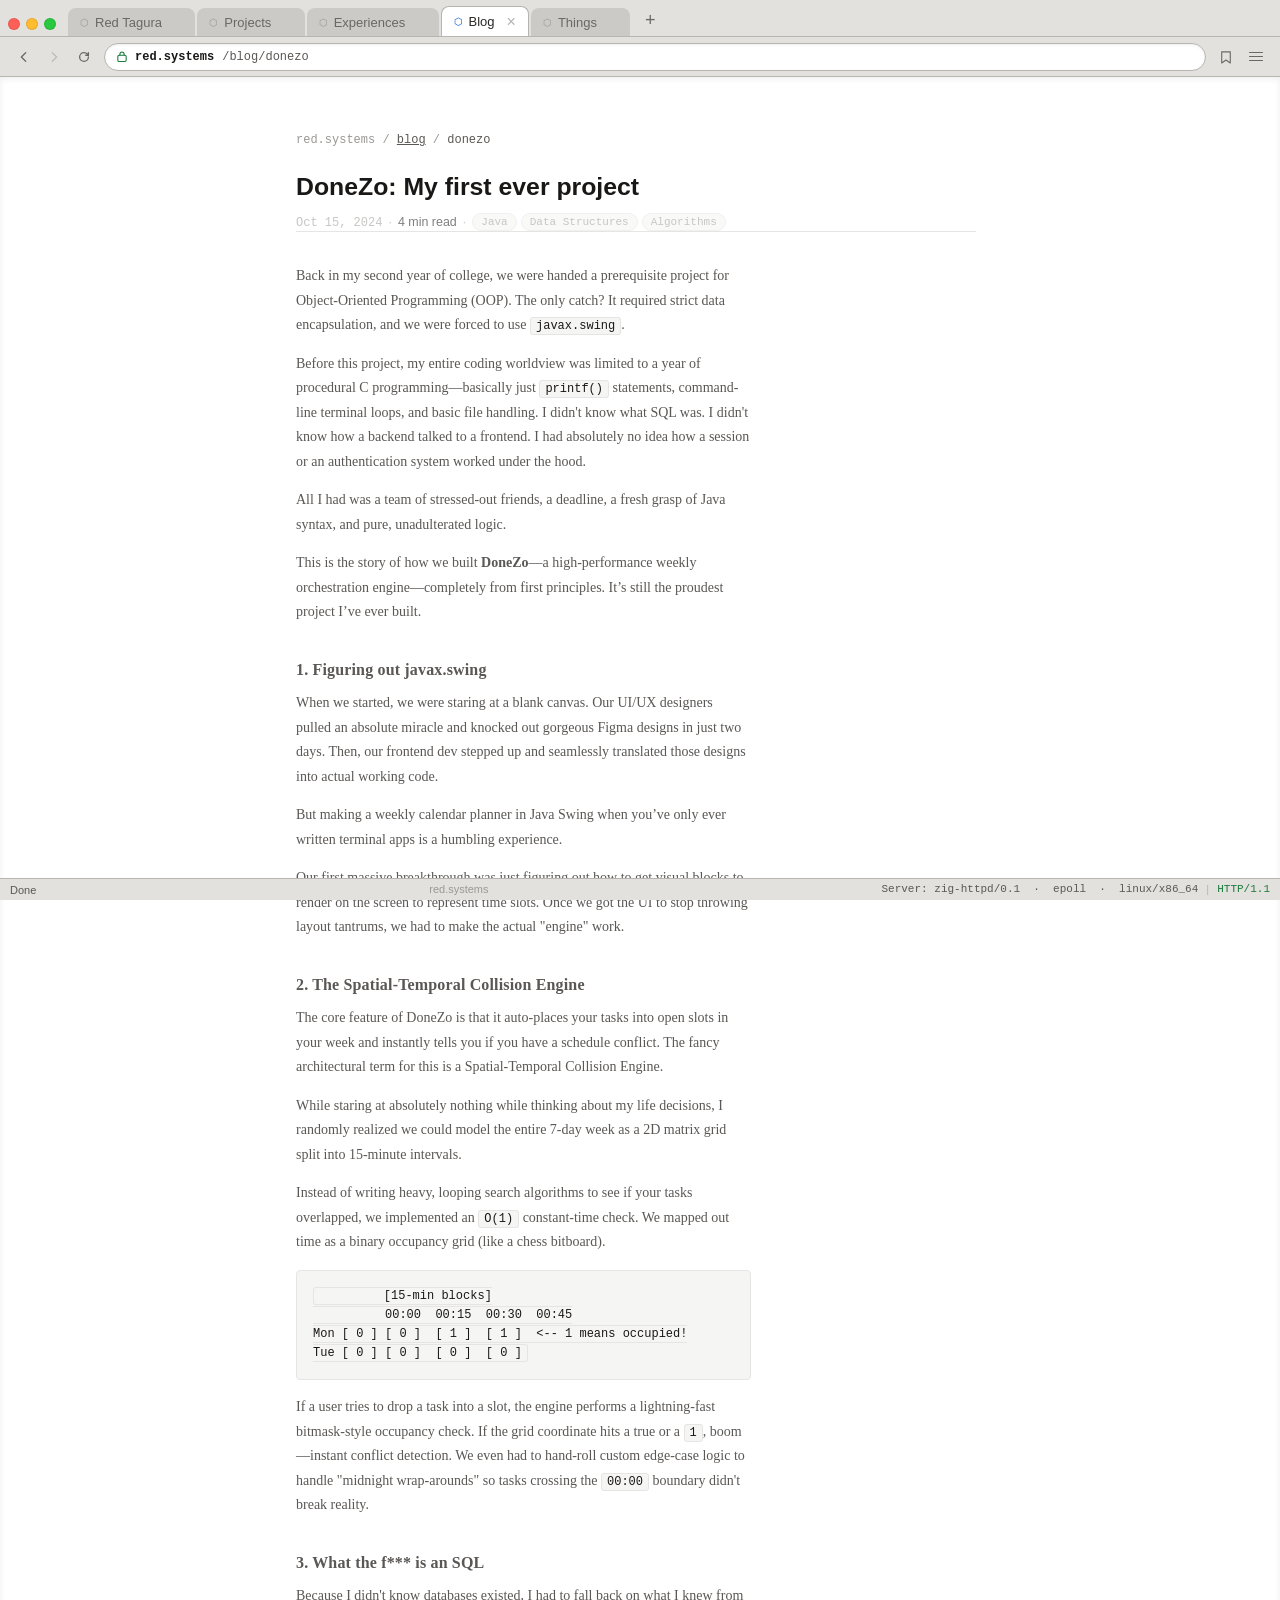
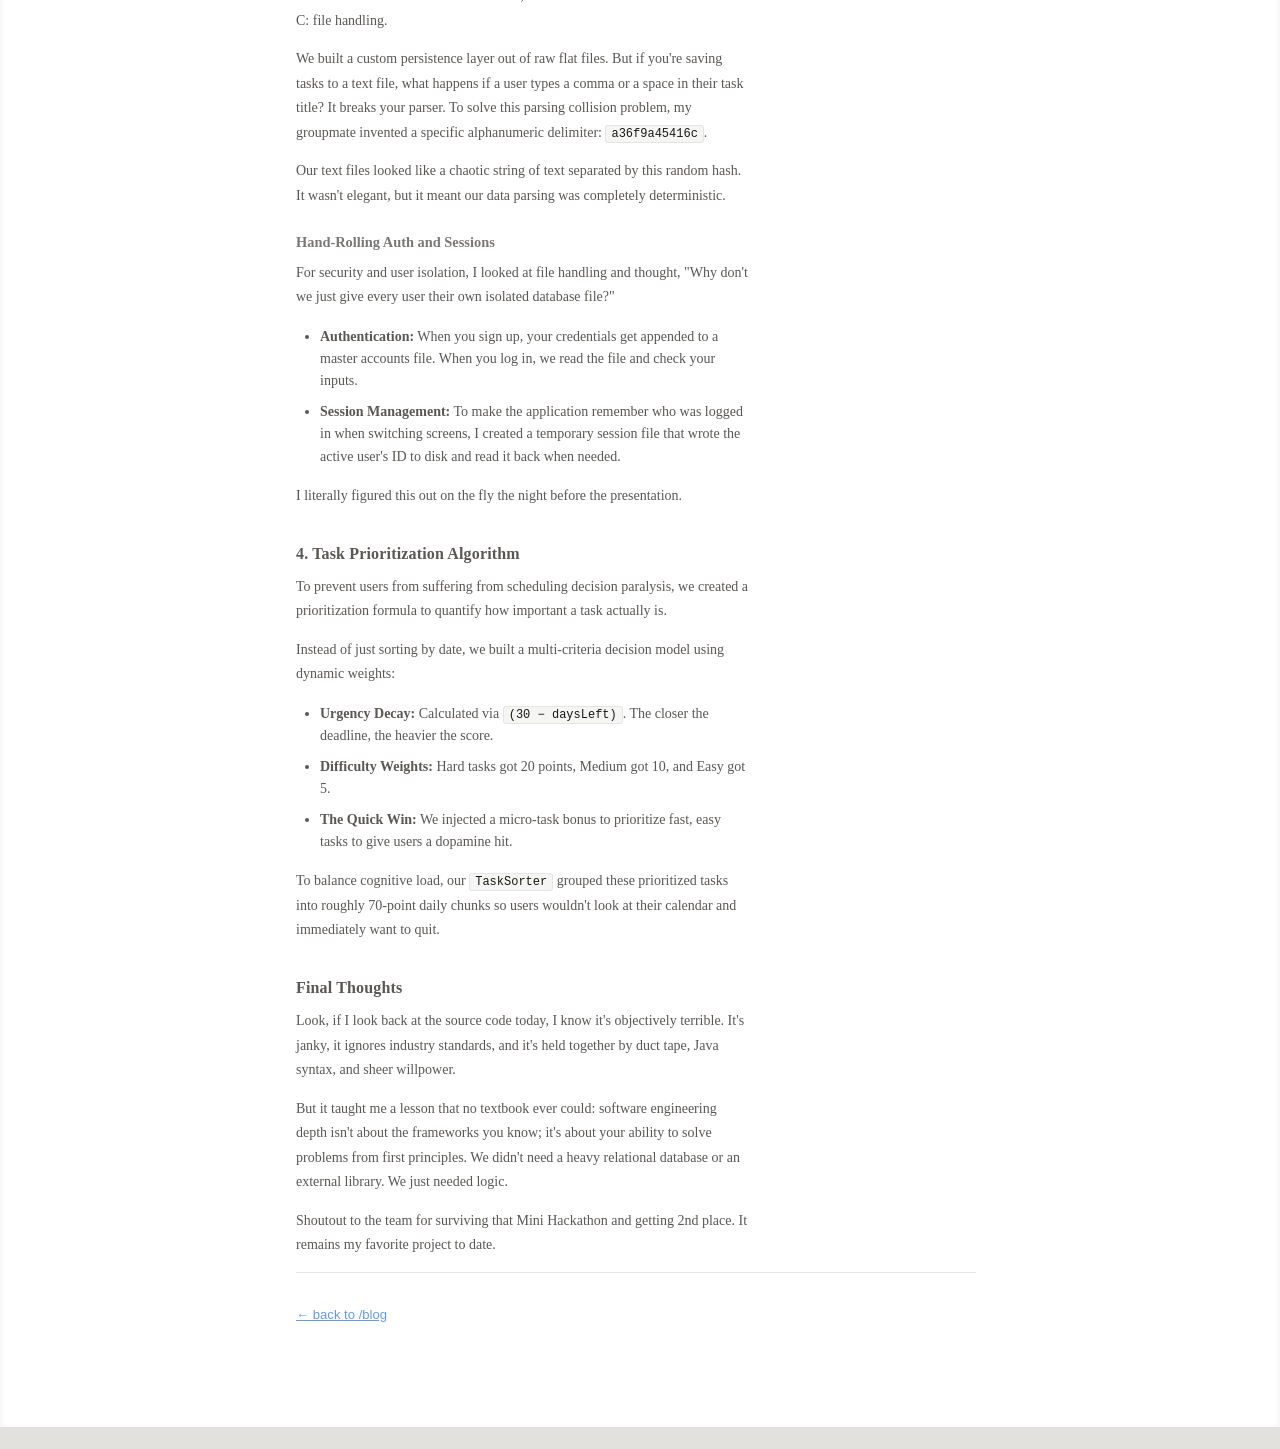
==== public/blog/donezo.html @ 7b407aab "updated frontend" ====
<!DOCTYPE html>
<html lang="en">
<head>
  <meta charset="UTF-8" />
  <meta name="viewport" content="width=device-width, initial-scale=1.0" />
  <meta name="description" content="This is the story of how we built DoneZo—a high-performance weekly orchestration engine—completely from first principles." />
  <title>DoneZo: My first ever project — red.systems/blog</title>
  <link rel="stylesheet" href="../css/style.css" />
  <link rel="stylesheet" href="../css/blog.css" />
</head>

<body>

  <div class="browser-chrome" role="banner">

    <div class="tab-bar">

      <div class="wc-group" aria-hidden="true">
        <span class="wc wc-close"></span>
        <span class="wc wc-min"></span>
        <span class="wc wc-max"></span>
      </div>

      <nav class="tab-nav" aria-label="Site sections">

        <a href="../index.html#home" class="tab-item">
          <span class="tab-favicon" aria-hidden="true">⬡</span>
          <span class="tab-label">Red Tagura</span>
          <span class="tab-x" aria-hidden="true">×</span>
        </a>

        <a href="../index.html#projects" class="tab-item">
          <span class="tab-favicon" aria-hidden="true">⬡</span>
          <span class="tab-label">Projects</span>
          <span class="tab-x" aria-hidden="true">×</span>
        </a>

        <a href="../index.html#experiences" class="tab-item">
          <span class="tab-favicon" aria-hidden="true">⬡</span>
          <span class="tab-label">Experiences</span>
          <span class="tab-x" aria-hidden="true">×</span>
        </a>

        <a href="../index.html#blog" class="tab-item tab-active">
          <span class="tab-favicon" aria-hidden="true">⬡</span>
          <span class="tab-label">Blog</span>
          <span class="tab-x" aria-hidden="true">×</span>
        </a>

        <a href="../index.html#things" class="tab-item">
          <span class="tab-favicon" aria-hidden="true">⬡</span>
          <span class="tab-label">Things</span>
          <span class="tab-x" aria-hidden="true">×</span>
        </a>

        <button class="tab-new-btn" aria-hidden="true" tabindex="-1">+</button>
      </nav>
    </div>

    <div class="toolbar">

      <div class="nav-btns" aria-hidden="true">
        <button class="toolbar-btn" onclick="history.back()">
          <svg width="14" height="14" viewBox="0 0 16 16" fill="none"><path d="M10 3L5 8l5 5" stroke="currentColor" stroke-width="1.6" stroke-linecap="round" stroke-linejoin="round"/></svg>
        </button>
        <button class="toolbar-btn" disabled>
          <svg width="14" height="14" viewBox="0 0 16 16" fill="none"><path d="M6 3l5 5-5 5" stroke="currentColor" stroke-width="1.6" stroke-linecap="round" stroke-linejoin="round"/></svg>
        </button>
        <button class="toolbar-btn">
          <svg width="14" height="14" viewBox="0 0 16 16" fill="none"><path d="M13 8A5 5 0 1 1 8 3c1.5 0 2.8.6 3.8 1.6L13 6" stroke="currentColor" stroke-width="1.5" stroke-linecap="round" stroke-linejoin="round"/><path d="M13 3v3h-3" stroke="currentColor" stroke-width="1.5" stroke-linecap="round" stroke-linejoin="round"/></svg>
        </button>
      </div>

      <div class="address-bar" role="search" aria-label="Address bar">
        <svg class="lock-icon" width="10" height="13" viewBox="0 0 12 14" fill="none" aria-label="Secure">
          <rect x="1" y="5.5" width="10" height="7.5" rx="1.5" stroke="currentColor" stroke-width="1.3"/>
          <path d="M3.5 5.5V4a2.5 2.5 0 0 1 5 0v1.5" stroke="currentColor" stroke-width="1.3" stroke-linecap="round"/>
        </svg>
        <span class="addr-host">red.systems</span>
        <span class="addr-path">/blog/donezo</span>
      </div>

      <div class="toolbar-right" aria-hidden="true">
        <button class="toolbar-btn">
          <svg width="12" height="14" viewBox="0 0 14 16" fill="none"><path d="M2 2h10v13L7 11.5 2 15V2Z" stroke="currentColor" stroke-width="1.3" stroke-linejoin="round"/></svg>
        </button>
        <button class="toolbar-btn ham-btn">
          <span class="ham-line"></span>
          <span class="ham-line"></span>
          <span class="ham-line"></span>
        </button>
      </div>

    </div>
  </div>
  <div class="viewport">
  <main id="content">

    <article class="post">

      <p class="breadcrumb">
        <span>red.systems</span>
        <span>/</span>
        <a href="../index.html#blog" class="no-visited seg">blog</a>
        <span>/</span>
        <span class="seg">donezo</span>
      </p>

      <header class="post-header">
        <h1 class="post-title">DoneZo: My first ever project</h1>
        <div class="post-meta">
          <time class="blog-date" datetime="2024-10-15">Oct 15, 2024</time>
          <span class="post-meta-sep">·</span>
          <span class="post-readtime">4 min read</span>
          <span class="post-meta-sep">·</span>
          <span class="post-tags">
            <span class="badge badge-archived">Java</span>
            <span class="badge badge-archived">Data Structures</span>
            <span class="badge badge-archived">Algorithms</span>
          </span>
        </div>
      </header>

      <hr class="section-hr" />

      <div class="post-body prose-sm">

        <p>
          Back in my second year of college, we were handed a prerequisite project for Object-Oriented Programming (OOP). The only catch? It required strict data encapsulation, and we were forced to use <code>javax.swing</code>.
        </p>
        
        <p>
          Before this project, my entire coding worldview was limited to a year of procedural C programming—basically just <code>printf()</code> statements, command-line terminal loops, and basic file handling. I didn't know what SQL was. I didn't know how a backend talked to a frontend. I had absolutely no idea how a session or an authentication system worked under the hood.
        </p>

        <p>
          All I had was a team of stressed-out friends, a deadline, a fresh grasp of Java syntax, and pure, unadulterated logic.
        </p>

        <p>
          This is the story of how we built <strong>DoneZo</strong>—a high-performance weekly orchestration engine—completely from first principles. It’s still the proudest project I’ve ever built.
        </p>

        <h2>1. Figuring out javax.swing</h2>

        <p>
          When we started, we were staring at a blank canvas. Our UI/UX designers pulled an absolute miracle and knocked out gorgeous Figma designs in just two days. Then, our frontend dev stepped up and seamlessly translated those designs into actual working code.
        </p>

        <p>
          But making a weekly calendar planner in Java Swing when you’ve only ever written terminal apps is a humbling experience.
        </p>

        <p>
          Our first massive breakthrough was just figuring out how to get visual blocks to render on the screen to represent time slots. Once we got the UI to stop throwing layout tantrums, we had to make the actual "engine" work.
        </p>

        <h2>2. The Spatial-Temporal Collision Engine</h2>

        <p>
          The core feature of DoneZo is that it auto-places your tasks into open slots in your week and instantly tells you if you have a schedule conflict. The fancy architectural term for this is a Spatial-Temporal Collision Engine.
        </p>

        <p>
          While staring at absolutely nothing while thinking about my life decisions, I randomly realized we could model the entire 7-day week as a 2D matrix grid split into 15-minute intervals.
        </p>

        <p>
          Instead of writing heavy, looping search algorithms to see if your tasks overlapped, we implemented an <code>O(1)</code> constant-time check. We mapped out time as a binary occupancy grid (like a chess bitboard).
        </p>

        <pre><code>         [15-min blocks]
          00:00  00:15  00:30  00:45
Mon [ 0 ] [ 0 ]  [ 1 ]  [ 1 ]  <-- 1 means occupied!
Tue [ 0 ] [ 0 ]  [ 0 ]  [ 0 ]</code></pre>

        <p>
          If a user tries to drop a task into a slot, the engine performs a lightning-fast bitmask-style occupancy check. If the grid coordinate hits a true or a <code>1</code>, boom—instant conflict detection. We even had to hand-roll custom edge-case logic to handle "midnight wrap-arounds" so tasks crossing the <code>00:00</code> boundary didn't break reality.
        </p>

        <h2>3. What the f*** is an SQL</h2>

        <p>
          Because I didn't know databases existed, I had to fall back on what I knew from C: file handling.
        </p>

        <p>
          We built a custom persistence layer out of raw flat files. But if you're saving tasks to a text file, what happens if a user types a comma or a space in their task title? It breaks your parser. To solve this parsing collision problem, my groupmate invented a specific alphanumeric delimiter: <code>a36f9a45416c</code>.
        </p>

        <p>
          Our text files looked like a chaotic string of text separated by this random hash. It wasn't elegant, but it meant our data parsing was completely deterministic.
        </p>

        <h3>Hand-Rolling Auth and Sessions</h3>

        <p>
          For security and user isolation, I looked at file handling and thought, "Why don't we just give every user their own isolated database file?"
        </p>

        <ul>
          <li><strong>Authentication:</strong> When you sign up, your credentials get appended to a master accounts file. When you log in, we read the file and check your inputs.</li>
          <li><strong>Session Management:</strong> To make the application remember who was logged in when switching screens, I created a temporary session file that wrote the active user's ID to disk and read it back when needed.</li>
        </ul>

        <p>
          I literally figured this out on the fly the night before the presentation.
        </p>

        <h2>4. Task Prioritization Algorithm</h2>

        <p>
          To prevent users from suffering from scheduling decision paralysis, we created a prioritization formula to quantify how important a task actually is.
        </p>

        <p>
          Instead of just sorting by date, we built a multi-criteria decision model using dynamic weights:
        </p>

        <ul>
          <li><strong>Urgency Decay:</strong> Calculated via <code>(30 − daysLeft)</code>. The closer the deadline, the heavier the score.</li>
          <li><strong>Difficulty Weights:</strong> Hard tasks got 20 points, Medium got 10, and Easy got 5.</li>
          <li><strong>The Quick Win:</strong> We injected a micro-task bonus to prioritize fast, easy tasks to give users a dopamine hit.</li>
        </ul>

        <p>
          To balance cognitive load, our <code>TaskSorter</code> grouped these prioritized tasks into roughly 70-point daily chunks so users wouldn't look at their calendar and immediately want to quit.
        </p>

        <h2>Final Thoughts</h2>

        <p>
          Look, if I look back at the source code today, I know it's objectively terrible. It's janky, it ignores industry standards, and it's held together by duct tape, Java syntax, and sheer willpower.
        </p>

        <p>
          But it taught me a lesson that no textbook ever could: software engineering depth isn't about the frameworks you know; it's about your ability to solve problems from first principles. We didn't need a heavy relational database or an external library. We just needed logic.
        </p>

        <p>
          Shoutout to the team for surviving that Mini Hackathon and getting 2nd place. It remains my favorite project to date.
        </p>

      </div>

      <hr class="section-hr" />

      <footer class="post-footer">
        <a href="../index.html#blog" class="no-visited post-back">← back to /blog</a>
      </footer>

    </article>

  </main>
  </div>
  <footer class="status-bar" role="contentinfo" aria-label="Page information">
    <span class="status-done">Done</span>
    <span class="status-host">red.systems</span>
    <span class="status-right">
      <span class="status-server">Server: zig-httpd/0.1 &nbsp;·&nbsp; epoll &nbsp;·&nbsp; linux/x86_64</span>
      <span class="status-divider" aria-hidden="true">|</span>
      <span class="status-proto">HTTP/1.1</span>
    </span>
  </footer>

</body>
</html>
---- public/css/style.css ----
/* ─────────────────────────────────────────
   RESET & BASE
───────────────────────────────────────── */
*, *::before, *::after { box-sizing: border-box; margin: 0; padding: 0; }

html {
  overflow-y: scroll;
  scroll-behavior: smooth;
  font-size: 16px;
}
@media (prefers-reduced-motion: reduce) {
  html { scroll-behavior: auto; }
}

/* ─────────────────────────────────────────
   TOKENS
───────────────────────────────────────── */
:root {
  /* Chrome */
  --chrome-bg:       #E3E1DD;
  --chrome-border:   #B8B5B0;
  --chrome-icon:     #6A6866;
  --chrome-text:     #2A2826;

  /* Tabs */
  --tab-inactive:    #CCCAC6;
  --tab-active:      #FFFFFF;

  /* Page */
  --page-bg:         #FFFFFF;
  --page-text:       #1A1816;
  --page-muted:      #5A5754;
  --page-dim:        #9A9896;

  /* Accent */
  --blue:            #0057D9;
  --blue-hover:      #003DA0;
  --blue-visited:    #5B0099;
  --green:           #1A7A3C;
  --amber:           #9A6200;

  /* Dividers */
  --stone-200:       #E7E5E4;
  --stone-100:       #F5F5F4;

  /* Fonts */
  --font-sans:  -apple-system, BlinkMacSystemFont, 'Segoe UI', 'Helvetica Neue', Arial, sans-serif;
  --font-serif: Georgia, 'Times New Roman', serif;
  --font-mono:  'SF Mono', 'Cascadia Code', 'Fira Mono', ui-monospace, 'Courier New', monospace;
}

body {
  background: var(--chrome-bg);
  color: var(--page-text);
  font-family: var(--font-sans);
  min-height: 100vh;
  display: flex;
  flex-direction: column;
}

/* ─────────────────────────────────────────
   LINKS
───────────────────────────────────────── */
a { color: var(--blue); }
a:visited { color: var(--blue-visited); }
a.no-visited:visited { color: inherit; }
a:hover { color: var(--blue-hover); }

/* ─────────────────────────────────────────
   BROWSER CHROME — sticky top
───────────────────────────────────────── */
.browser-chrome {
  position: sticky;
  top: 0;
  z-index: 50;
  background: var(--chrome-bg);
  border-bottom: 1px solid var(--chrome-border);
  user-select: none;
}

/* Tab bar */
.tab-bar {
  display: flex;
  align-items: flex-end;
  height: 36px;
  padding: 0 8px;
  gap: 0;
  overflow: hidden;
}

/* macOS window controls */
.wc-group {
  display: flex;
  align-items: center;
  gap: 6px;
  margin-right: 12px;
  padding-bottom: 6px;
  flex-shrink: 0;
}
.wc {
  display: block;
  width: 12px;
  height: 12px;
  border-radius: 50%;
  border: 1px solid rgba(0,0,0,.1);
}
.wc-close { background: #FF5F57; }
.wc-min   { background: #FEBC2E; }
.wc-max   { background: #28C840; }

/* Tabs */
.tab-nav {
  display: flex;
  align-items: flex-end;
  gap: 2px;
  flex: 1;
  min-width: 0;
  overflow: hidden;
  list-style: none;
}

.tab-item {
  display: flex;
  align-items: center;
  gap: 6px;
  height: 28px;
  padding: 0 12px;
  border-radius: 8px 8px 0 0;
  font-family: var(--font-sans);
  font-size: 13px;
  color: var(--chrome-icon);
  text-decoration: none;
  background: var(--tab-inactive);
  transition: background 100ms;
  flex-shrink: 0;
  max-width: 140px;
}
.tab-item:hover { background: #D4D2CE; color: var(--chrome-icon); }
.tab-item:visited { color: var(--chrome-icon); }

.tab-active {
  height: 30px;
  background: var(--tab-active);
  color: var(--chrome-text);
  border: 1px solid var(--chrome-border);
  border-bottom: none;
  z-index: 1;
  max-width: 160px;
}
.tab-active:hover { background: var(--tab-active); }
.tab-active:visited { color: var(--chrome-text); }

.tab-favicon {
  font-size: 10px;
  color: var(--blue);
  flex-shrink: 0;
}
.tab-active .tab-favicon { color: var(--blue); }
.tab-item:not(.tab-active) .tab-favicon { color: var(--page-dim); }

.tab-label { overflow: hidden; text-overflow: ellipsis; white-space: nowrap; }

.tab-x {
  margin-left: auto;
  padding-left: 6px;
  font-size: 16px;
  line-height: 1;
  color: var(--chrome-icon);
  flex-shrink: 0;
  opacity: 0;
  transition: opacity 100ms;
}
.tab-item:hover .tab-x,
.tab-active .tab-x { opacity: 0.5; }

.tab-new-btn {
  height: 28px;
  width: 28px;
  margin-bottom: 2px;
  margin-left: 4px;
  display: flex;
  align-items: center;
  justify-content: center;
  border-radius: 4px;
  font-size: 18px;
  color: var(--chrome-icon);
  background: transparent;
  border: none;
  cursor: default;
  flex-shrink: 0;
}
.tab-new-btn:hover { background: rgba(0,0,0,.1); }

/* Toolbar */
.toolbar {
  display: flex;
  align-items: center;
  gap: 6px;
  height: 40px;
  padding: 0 10px;
  border-top: 1px solid var(--chrome-border);
}

.toolbar-btn {
  width: 28px;
  height: 28px;
  display: flex;
  align-items: center;
  justify-content: center;
  border-radius: 4px;
  color: var(--chrome-icon);
  background: transparent;
  border: none;
  cursor: pointer;
  transition: background 100ms;
  flex-shrink: 0;
}
.toolbar-btn:hover { background: rgba(0,0,0,.1); }
.toolbar-btn:disabled { opacity: 0.3; cursor: default; }
.toolbar-btn:disabled:hover { background: transparent; }

.nav-btns { display: flex; align-items: center; gap: 2px; flex-shrink: 0; }

/* Address bar */
.address-bar {
  flex: 1;
  display: flex;
  align-items: center;
  gap: 8px;
  background: white;
  border: 1px solid var(--chrome-border);
  border-radius: 999px;
  padding: 0 12px;
  height: 28px;
  box-shadow: inset 0 1px 3px rgba(0,0,0,.07);
  min-width: 0;
}
.lock-icon { color: var(--green); flex-shrink: 0; }
.addr-host {
  font-family: var(--font-mono);
  font-size: 12px;
  font-weight: 600;
  color: var(--page-text);
  flex-shrink: 0;
}
.addr-path {
  font-family: var(--font-mono);
  font-size: 12px;
  color: var(--page-muted);
  overflow: hidden;
  text-overflow: ellipsis;
  white-space: nowrap;
}

.toolbar-right { display: flex; align-items: center; gap: 2px; flex-shrink: 0; }

/* Hamburger lines */
.ham-btn { flex-direction: column; gap: 3px; }
.ham-line {
  display: block;
  width: 14px;
  height: 1px;
  background: currentColor;
  border-radius: 1px;
}

/* ─────────────────────────────────────────
   PAGE VIEWPORT
───────────────────────────────────────── */
.viewport {
  flex: 1;
  background: var(--page-bg);
  box-shadow: inset 0 2px 6px rgba(0,0,0,.07);
}

main {
  max-width: 768px;
  margin: 0 auto;
  padding: 56px 24px 96px;
}
@media (min-width: 640px) {
  main { padding: 56px 40px 96px; }
}

/* ─────────────────────────────────────────
   BREADCRUMB
───────────────────────────────────────── */
.breadcrumb {
  font-family: var(--font-mono);
  font-size: 12px;
  color: var(--page-dim);
  margin-bottom: 12px;
}
.breadcrumb .seg { color: var(--page-muted); }

/* ─────────────────────────────────────────
   SECTION COMMON
───────────────────────────────────────── */
section { margin-bottom: 80px; }
section + section {
  padding-top: 64px;
  border-top: 1px solid var(--stone-200);
}

.section-title {
  font-family: var(--font-serif);
  font-size: 30px;
  font-weight: 700;
  letter-spacing: -0.02em;
  color: var(--page-text);
  margin-bottom: 4px;
}
.section-sub {
  font-family: var(--font-sans);
  font-size: 14px;
  color: var(--page-muted);
  margin-bottom: 32px;
}
.section-hr {
  border: none;
  border-top: 1px solid var(--stone-200);
  margin-bottom: 32px;
}
.section-hr-flush {
  border: none;
  border-top: 1px solid var(--stone-200);
  margin-bottom: 0;
}

/* ─────────────────────────────────────────
   HOME
───────────────────────────────────────── */
#home .hero-name {
  font-family: var(--font-serif);
  font-size: clamp(32px, 6vw, 48px);
  font-weight: 700;
  letter-spacing: -0.02em;
  line-height: 1.1;
  color: var(--page-text);
  margin-bottom: 4px;
}
#home .hero-role {
  font-family: var(--font-sans);
  font-size: 16px;
  color: var(--page-muted);
  margin-bottom: 32px;
}

.bio { display: flex; flex-direction: column; gap: 16px; max-width: 65ch; }
.bio p {
  font-family: var(--font-serif);
  line-height: 1.7;
  color: var(--page-text);
}
.bio p:not(:first-child) { font-size: 15px; color: var(--page-muted); }

/* Browse nav box */
.browse-nav {
  margin-top: 40px;
  border-left: 2px solid var(--blue);
  background: rgba(0, 87, 217, 0.04);
  border-radius: 0 4px 4px 0;
  padding: 16px 16px 16px 20px;
}
.browse-nav-label {
  font-family: var(--font-mono);
  font-size: 11px;
  text-transform: uppercase;
  letter-spacing: 0.1em;
  color: var(--page-dim);
  margin-bottom: 12px;
}
.browse-nav ul { list-style: none; display: flex; flex-direction: column; gap: 6px; }
.browse-nav a {
  font-family: var(--font-mono);
  font-size: 14px;
  color: var(--blue);
  text-decoration: none;
}
.browse-nav a:hover { text-decoration: underline; }

/* ─────────────────────────────────────────
   SKILLS SECTION (home)
───────────────────────────────────────── */
.skills-block { margin-top: 32px; }
.skills-group { margin-bottom: 10px; display: flex; align-items: baseline; gap: 8px; flex-wrap: wrap; }
.skills-label {
  font-family: var(--font-mono);
  font-size: 11px;
  text-transform: uppercase;
  letter-spacing: 0.08em;
  color: var(--page-dim);
  flex-shrink: 0;
  min-width: 80px;
}
.skills-list {
  font-family: var(--font-mono);
  font-size: 13px;
  color: var(--page-muted);
}

/* ─────────────────────────────────────────
   PROJECTS
───────────────────────────────────────── */
.project-list { }
.project-row {
  padding: 24px 0;
  border-bottom: 1px solid var(--stone-200);
  display: grid;
  grid-template-columns: 1fr;
  gap: 16px;
}
@media (min-width: 640px) {
  .project-row { grid-template-columns: 1fr auto; gap: 40px; }
}

.project-name {
  font-family: var(--font-mono);
  font-size: 18px;
  font-weight: 600;
  color: var(--page-text);
  margin-bottom: 2px;
}
.project-name a {
  color: var(--page-text);
  text-decoration: none;
  border-bottom: 1px solid var(--blue);
  transition: color 100ms;
}
.project-name a:hover { color: var(--blue); }
.project-name a:visited { color: var(--page-text); }

.project-tags {
  font-family: var(--font-mono);
  font-size: 11px;
  color: var(--page-dim);
  text-transform: uppercase;
  letter-spacing: 0.07em;
  margin-bottom: 12px;
}
.project-desc {
  font-family: var(--font-serif);
  font-size: 14px;
  color: var(--page-muted);
  line-height: 1.65;
  max-width: 50ch;
}
.project-desc + .project-desc { margin-top: 6px; }

.project-meta { display: flex; flex-direction: column; gap: 8px; flex-shrink: 0; }
@media (min-width: 640px) { .project-meta { align-items: flex-end; } }

.project-links {
  font-family: var(--font-mono);
  font-size: 12px;
  display: flex;
  gap: 8px;
  align-items: center;
}
.project-links .dot { color: var(--page-dim); }

.badge {
  display: inline-block;
  font-family: var(--font-mono);
  font-size: 11px;
  padding: 2px 8px;
  border-radius: 999px;
  white-space: nowrap;
}
.badge-active { color: var(--green); background: #f0fdf4; border: 1px solid #bbf7d0; }
.badge-wip    { color: var(--amber); background: #fffbeb; border: 1px solid #fde68a; }
.badge-archived { color: var(--page-dim); background: var(--stone-100); border: 1px solid var(--stone-200); }

/* Thesis / special project highlight */
.project-row.highlight {
  background: rgba(0, 87, 217, 0.02);
  padding: 24px 12px;
  margin: 0 -12px;
  border-radius: 4px;
  border-bottom: 1px solid var(--stone-200);
}

/* Award pill */
.award {
  display: inline-flex;
  align-items: center;
  gap: 4px;
  font-family: var(--font-mono);
  font-size: 11px;
  color: var(--amber);
  background: #fffbeb;
  border: 1px solid #fde68a;
  padding: 2px 8px;
  border-radius: 999px;
  margin-top: 6px;
}

/* ─────────────────────────────────────────
   BLOG
───────────────────────────────────────── */
.blog-list { list-style: none; }
.blog-item {
  padding: 20px 0;
  border-bottom: 1px solid var(--stone-200);
  display: grid;
  grid-template-columns: 6rem 1fr;
  gap: 16px;
  align-items: start;
}
@media (min-width: 640px) { .blog-item { gap: 32px; } }

.blog-date {
  font-family: var(--font-mono);
  font-size: 12px;
  color: var(--page-dim);
  padding-top: 2px;
  white-space: nowrap;
}
.blog-title {
  font-family: var(--font-serif);
  font-size: 15px;
  font-weight: 700;
  line-height: 1.4;
  margin-bottom: 4px;
}
.blog-title a { text-decoration: none; }
.blog-title a:hover { text-decoration: underline; }
.blog-excerpt {
  font-family: var(--font-serif);
  font-size: 13px;
  color: var(--page-muted);
  line-height: 1.65;
}

/* ─────────────────────────────────────────
   THINGS
───────────────────────────────────────── */
.things-group { margin-bottom: 48px; }
.things-heading {
  font-family: var(--font-sans);
  font-size: 11px;
  font-weight: 600;
  text-transform: uppercase;
  letter-spacing: 0.1em;
  color: var(--page-dim);
  border-bottom: 1px solid var(--stone-200);
  padding-bottom: 8px;
  margin-bottom: 16px;
}

.prose-sm {
  font-family: var(--font-serif);
  font-size: 14px;
  color: var(--page-muted);
  line-height: 1.65;
  max-width: 65ch;
}
.prose-sm + .prose-sm { margin-top: 12px; }

code {
  font-family: var(--font-mono);
  font-size: 12px;
  background: var(--stone-100);
  border: 1px solid var(--stone-200);
  border-radius: 3px;
  padding: 1px 5px;
  color: var(--page-text);
}

/* Response headers pre */
.resp-headers-label {
  font-family: var(--font-mono);
  font-size: 11px;
  color: var(--page-dim);
  text-transform: uppercase;
  letter-spacing: 0.08em;
  margin-bottom: 8px;
  margin-top: 20px;
}
pre {
  background: var(--stone-100);
  border: 1px solid var(--stone-200);
  border-radius: 4px;
  font-family: var(--font-mono);
  font-size: 12px;
  color: var(--page-muted);
  padding: 16px;
  overflow-x: auto;
  line-height: 1.6;
  tab-size: 2;
}

/* Setup dl */
.setup-dl {
  display: grid;
  grid-template-columns: 9rem 1fr;
  gap: 6px 24px;
  font-size: 14px;
  max-width: 28rem;
}
.setup-dl dt {
  font-family: var(--font-sans);
  font-size: 12px;
  color: var(--page-dim);
  font-weight: 500;
  padding-top: 2px;
}
.setup-dl dd { font-family: var(--font-serif); color: var(--page-muted); }

/* Contact */
.contact-list { list-style: none; display: flex; flex-direction: column; gap: 8px; }
.contact-item { display: flex; align-items: baseline; gap: 20px; }
.contact-type {
  font-family: var(--font-mono);
  font-size: 11px;
  text-transform: uppercase;
  letter-spacing: 0.1em;
  color: var(--page-dim);
  width: 56px;
  flex-shrink: 0;
}
.contact-val { font-family: var(--font-mono); font-size: 14px; }
.pgp {
  margin-top: 20px;
  font-family: var(--font-mono);
  font-size: 11px;
  color: var(--page-dim);
  word-break: break-all;
}

/* ─────────────────────────────────────────
   STATUS BAR — sticky bottom
───────────────────────────────────────── */
.status-bar {
  position: sticky;
  bottom: 0;
  z-index: 50;
  height: 22px;
  background: var(--chrome-bg);
  border-top: 1px solid var(--chrome-border);
  display: flex;
  align-items: center;
  justify-content: space-between;
  padding: 0 10px;
  overflow: hidden;
  gap: 16px;
}
.status-done {
  font-family: var(--font-sans);
  font-size: 11px;
  color: var(--page-muted);
  flex-shrink: 0;
}
.status-host {
  font-family: var(--font-sans);
  font-size: 11px;
  color: var(--page-dim);
  overflow: hidden;
  text-overflow: ellipsis;
  white-space: nowrap;
  display: none;
}
@media (min-width: 640px) { .status-host { display: block; } }

.status-right {
  display: flex;
  align-items: center;
  gap: 8px;
  flex-shrink: 0;
}
.status-server {
  font-family: var(--font-mono);
  font-size: 11px;
  color: var(--page-muted);
  display: none;
}
@media (min-width: 768px) { .status-server { display: block; } }

.status-divider {
  font-family: var(--font-sans);
  font-size: 11px;
  color: var(--chrome-border);
  display: none;
}
@media (min-width: 768px) { .status-divider { display: block; } }

.status-proto {
  font-family: var(--font-mono);
  font-size: 11px;
  color: var(--green);
}

/* ─────────────────────────────────────────
   BLOG PAGE
───────────────────────────────────────── */
.blog-post-header { margin-bottom: 40px; }
.blog-post-title {
  font-family: var(--font-serif);
  font-size: clamp(26px, 5vw, 40px);
  font-weight: 700;
  letter-spacing: -0.02em;
  line-height: 1.15;
  color: var(--page-text);
  margin-bottom: 12px;
}
.blog-post-meta {
  display: flex;
  align-items: center;
  gap: 16px;
  flex-wrap: wrap;
}
.blog-post-date {
  font-family: var(--font-mono);
  font-size: 12px;
  color: var(--page-dim);
}
.blog-post-tag {
  font-family: var(--font-mono);
  font-size: 11px;
  color: var(--page-dim);
  background: var(--stone-100);
  border: 1px solid var(--stone-200);
  border-radius: 3px;
  padding: 2px 7px;
}

.blog-post-body { max-width: 65ch; }
.blog-post-body h2 {
  font-family: var(--font-serif);
  font-size: 22px;
  font-weight: 700;
  color: var(--page-text);
  margin: 40px 0 12px;
}
.blog-post-body h3 {
  font-family: var(--font-serif);
  font-size: 18px;
  font-weight: 700;
  color: var(--page-text);
  margin: 28px 0 8px;
}
.blog-post-body p {
  font-family: var(--font-serif);
  font-size: 16px;
  line-height: 1.75;
  color: var(--page-muted);
  margin-bottom: 20px;
}
.blog-post-body p:first-child { color: var(--page-text); }
.blog-post-body pre { margin: 24px 0; }
.blog-post-body ul, .blog-post-body ol {
  font-family: var(--font-serif);
  font-size: 15px;
  color: var(--page-muted);
  line-height: 1.7;
  padding-left: 24px;
  margin-bottom: 20px;
}
.blog-post-body li { margin-bottom: 6px; }

.back-link {
  font-family: var(--font-mono);
  font-size: 13px;
  color: var(--blue);
  text-decoration: none;
  display: inline-flex;
  align-items: center;
  gap: 4px;
  margin-bottom: 40px;
}
.back-link:hover { text-decoration: underline; }

.blog-post-footer {
  margin-top: 56px;
  padding-top: 24px;
  border-top: 1px solid var(--stone-200);
}
.blog-post-footer-label {
  font-family: var(--font-mono);
  font-size: 11px;
  text-transform: uppercase;
  letter-spacing: 0.1em;
  color: var(--page-dim);
  margin-bottom: 16px;
}
.related-list { list-style: none; display: flex; flex-direction: column; gap: 8px; }
.related-item a {
  font-family: var(--font-serif);
  font-size: 14px;
  text-decoration: none;
}
.related-item a:hover { text-decoration: underline; }

/* ━━━━━━━━━━━━━━━━━━━━━━━━━━━━━━━━━━━━━━━━━━━━━━━━
   blog.css — append this to your existing style.css
   or keep as a separate file linked in post pages.
━━━━━━━━━━━━━━━━━━━━━━━━━━━━━━━━━━━━━━━━━━━━━━━━ */


/* ── Post layout ──────────────────────────────── */

.post {
  max-width: 680px;        /* comfortable reading width */
}

.post-header {
  margin-top: 24px;
}

.post-title {
  font-size: 1.55rem;
  font-weight: 600;
  line-height: 1.3;
  margin: 0 0 10px;
}

.post-meta {
  display: flex;
  align-items: center;
  flex-wrap: wrap;
  gap: 0 6px;
  font-size: 0.78rem;
  opacity: 0.55;
}

.post-meta-sep {
  opacity: 0.4;
}

.post-tags {
  display: flex;
  gap: 4px;
}


/* ── Post body prose ──────────────────────────── */

/* Reuses your existing .prose-sm for base text size.
   These rules add spacing and heading hierarchy. */

.post-body h2 {
  font-size: 1rem;
  font-weight: 600;
  margin: 2em 0 0.5em;
  letter-spacing: 0.01em;
}

.post-body h3 {
  font-size: 0.9rem;
  font-weight: 600;
  margin: 1.6em 0 0.4em;
  opacity: 0.8;
}

.post-body p {
  margin: 0 0 1em;
  line-height: 1.75;
}

.post-body pre {
  margin: 1.25em 0;
  overflow-x: auto;
}

.post-body ul,
.post-body ol {
  margin: 0 0 1em 1.4em;
  line-height: 1.75;
}

.post-body li + li {
  margin-top: 0.25em;
}


/* ── Callout aside ────────────────────────────── */

.post-aside {
  border-left: 2px solid currentColor;
  padding: 10px 14px;
  margin: 1.5em 0;
  opacity: 0.75;
  font-size: 0.82rem;
  line-height: 1.6;
}


/* ── Post footer ──────────────────────────────── */

.post-footer {
  margin-top: 32px;
  margin-bottom: 8px;
}

.post-back {
  font-size: 0.82rem;
  opacity: 0.6;
  transition: opacity 0.15s;
}

.post-back:hover {
  opacity: 1;
}

/* Blog Post Typography Additions */
.post-body ul, 
.post-body ol {
  margin: 1rem 0;
  padding-left: 1.5rem;
  line-height: 1.6;
}

.post-body li {
  margin-bottom: 0.5rem;
}

.post-body blockquote {
  margin: 1.5rem 0;
  padding: 1rem 1.5rem;
  border-left: 3px solid var(--accent-color, #ccc); /* Adjust to your site's accent */
  background-color: var(--bg-secondary, #f9f9f9); /* Adjust to your site's background */
  font-style: italic;
  color: var(--text-muted, #555);
}

.post-body strong {
  font-weight: 600;
}

/* Custom class for the flow diagrams/benchmarks to look slightly distinct from pure code */
.post-body .flow-block {
  background-color: #1e1e1e;
  color: #d4d4d4;
  padding: 1rem;
  border-radius: 4px;
  overflow-x: auto;
  font-family: monospace;
  margin: 1.5rem 0;
  white-space: pre-wrap;
}

.post-body .flow-block code {
  background: transparent;
  padding: 0;
}
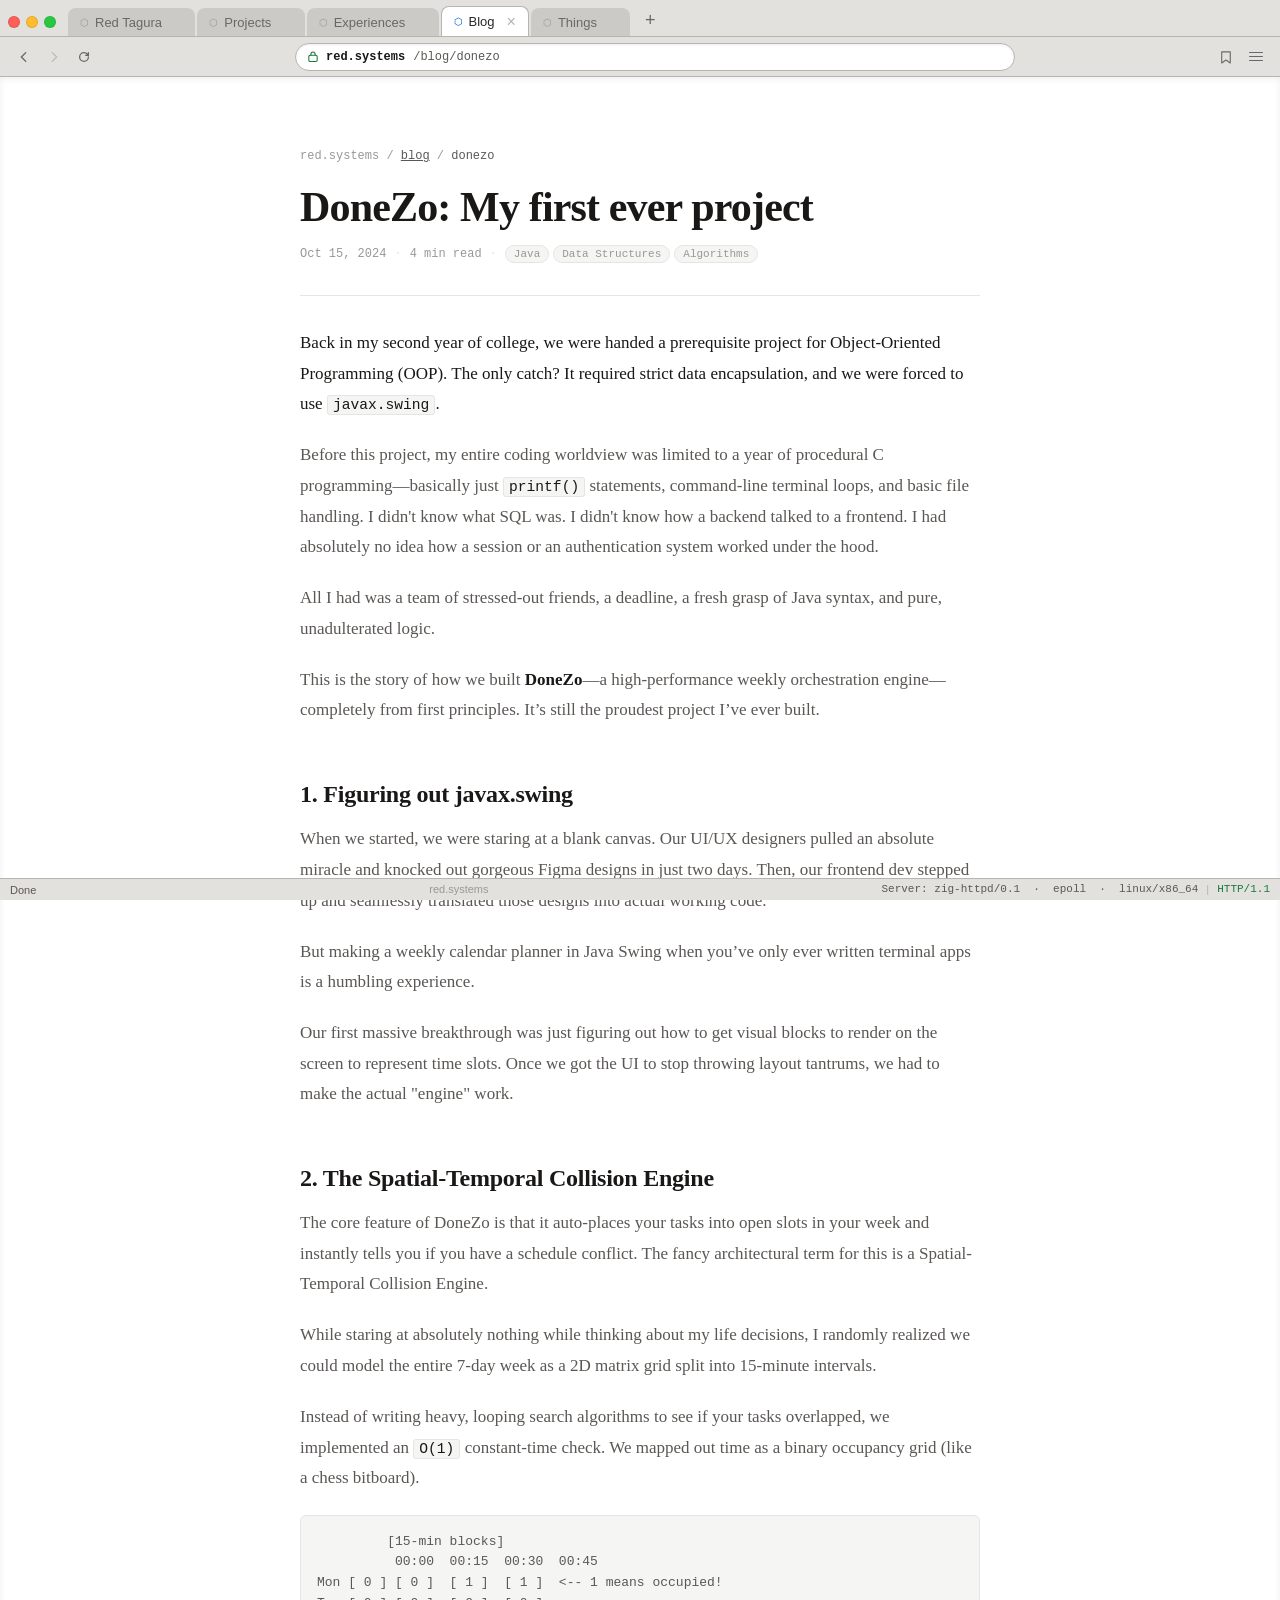
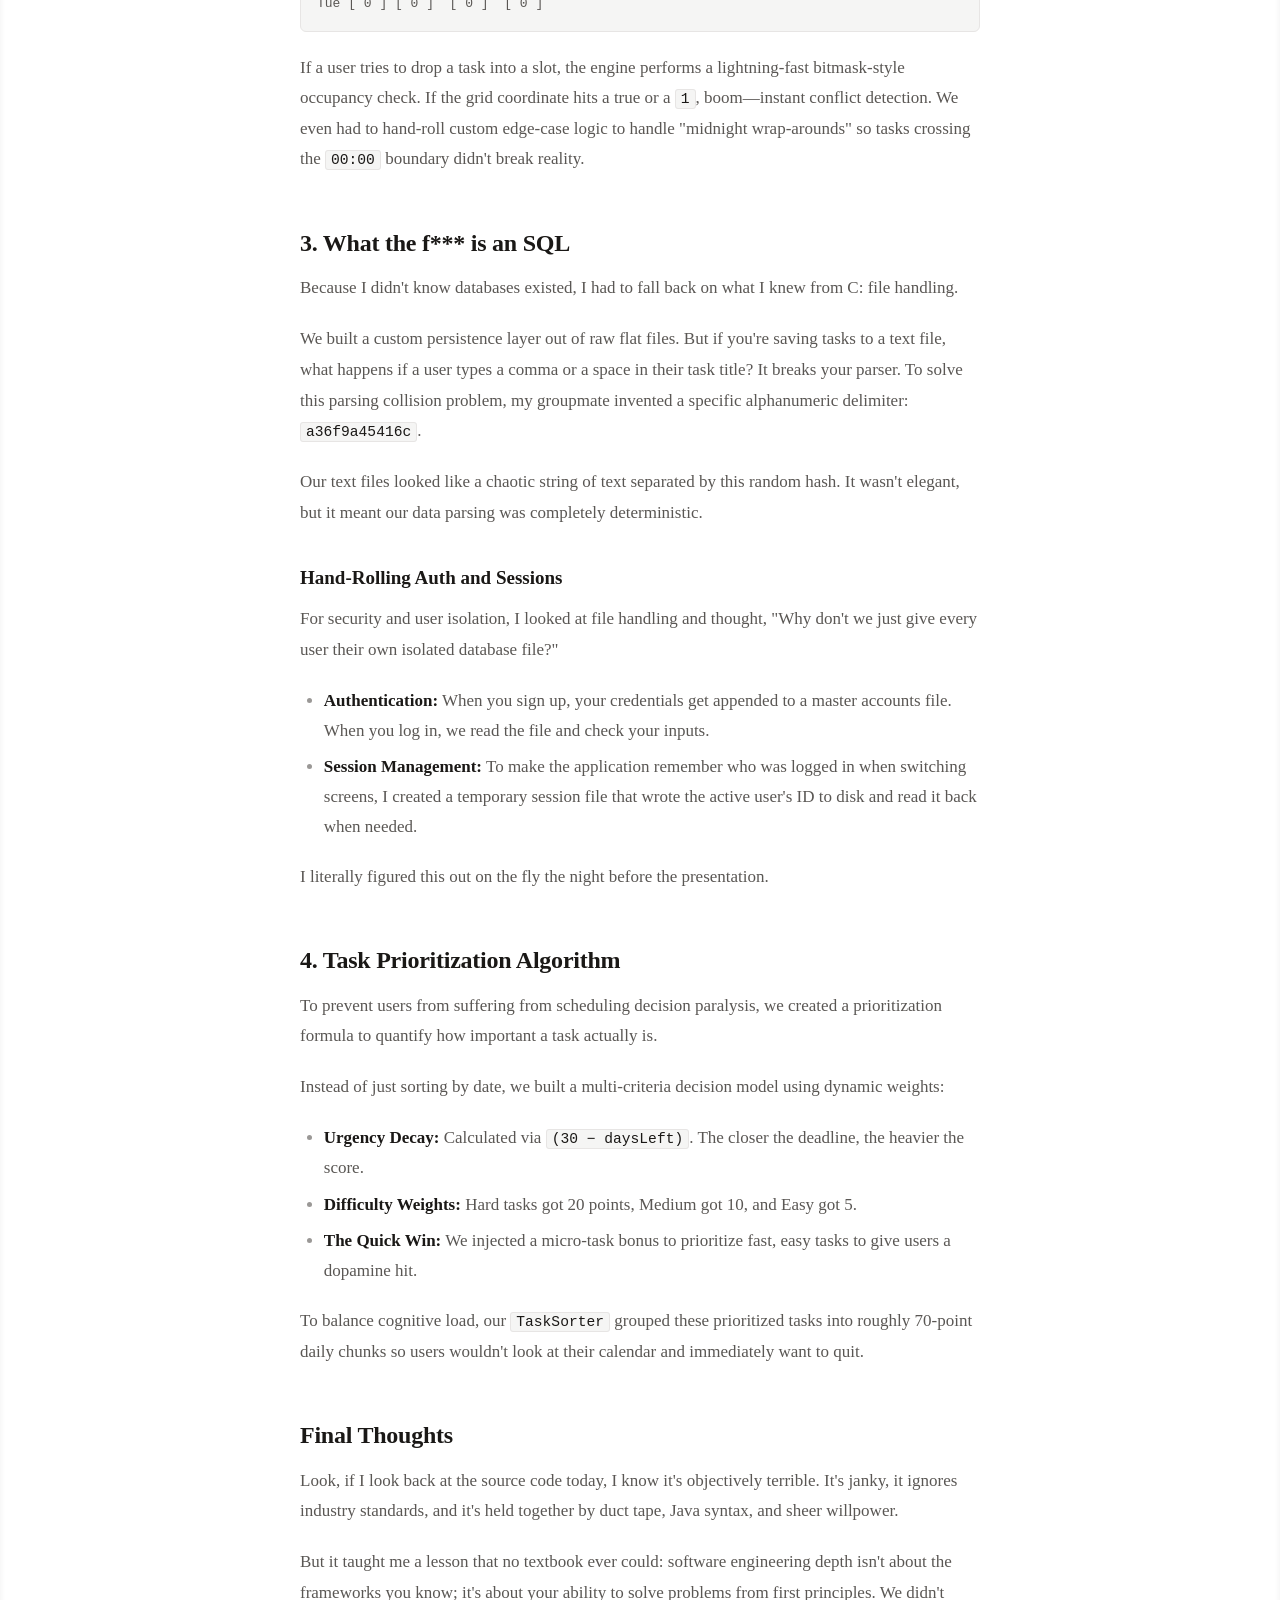
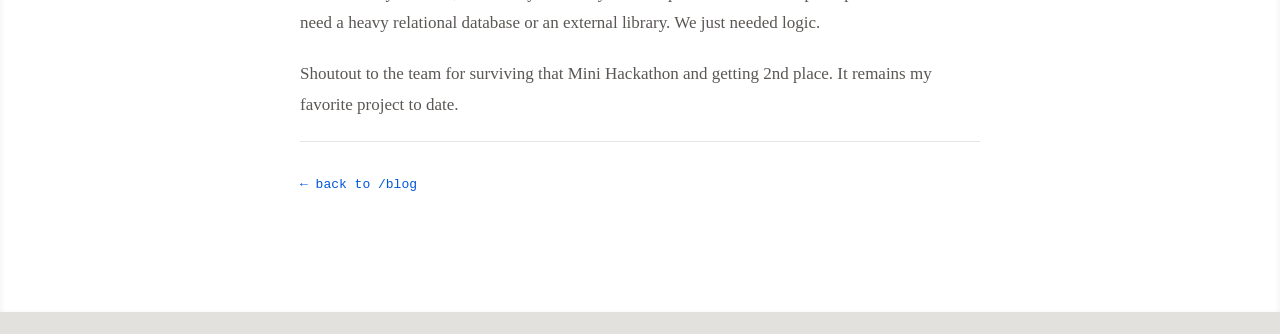
==== commit d6a97894: "feat:redesign frontend, move index content to data/index.json" ====
--- a/public/blog/donezo.html
+++ b/public/blog/donezo.html
@@ -5,94 +5,14 @@
   <meta name="viewport" content="width=device-width, initial-scale=1.0" />
   <meta name="description" content="This is the story of how we built DoneZo—a high-performance weekly orchestration engine—completely from first principles." />
   <title>DoneZo: My first ever project — red.systems/blog</title>
-  <link rel="stylesheet" href="../css/style.css" />
-  <link rel="stylesheet" href="../css/blog.css" />
+  <link rel="stylesheet" href="../css/style.css?v=2" />
+  <script src="../js/layout.js?v=2"></script>
 </head>
 
 <body>
 
-  <div class="browser-chrome" role="banner">
+  <site-nav active="blog" path="/blog/donezo" root="../"></site-nav>
 
-    <div class="tab-bar">
-
-      <div class="wc-group" aria-hidden="true">
-        <span class="wc wc-close"></span>
-        <span class="wc wc-min"></span>
-        <span class="wc wc-max"></span>
-      </div>
-
-      <nav class="tab-nav" aria-label="Site sections">
-
-        <a href="../index.html#home" class="tab-item">
-          <span class="tab-favicon" aria-hidden="true">⬡</span>
-          <span class="tab-label">Red Tagura</span>
-          <span class="tab-x" aria-hidden="true">×</span>
-        </a>
-
-        <a href="../index.html#projects" class="tab-item">
-          <span class="tab-favicon" aria-hidden="true">⬡</span>
-          <span class="tab-label">Projects</span>
-          <span class="tab-x" aria-hidden="true">×</span>
-        </a>
-
-        <a href="../index.html#experiences" class="tab-item">
-          <span class="tab-favicon" aria-hidden="true">⬡</span>
-          <span class="tab-label">Experiences</span>
-          <span class="tab-x" aria-hidden="true">×</span>
-        </a>
-
-        <a href="../index.html#blog" class="tab-item tab-active">
-          <span class="tab-favicon" aria-hidden="true">⬡</span>
-          <span class="tab-label">Blog</span>
-          <span class="tab-x" aria-hidden="true">×</span>
-        </a>
-
-        <a href="../index.html#things" class="tab-item">
-          <span class="tab-favicon" aria-hidden="true">⬡</span>
-          <span class="tab-label">Things</span>
-          <span class="tab-x" aria-hidden="true">×</span>
-        </a>
-
-        <button class="tab-new-btn" aria-hidden="true" tabindex="-1">+</button>
-      </nav>
-    </div>
-
-    <div class="toolbar">
-
-      <div class="nav-btns" aria-hidden="true">
-        <button class="toolbar-btn" onclick="history.back()">
-          <svg width="14" height="14" viewBox="0 0 16 16" fill="none"><path d="M10 3L5 8l5 5" stroke="currentColor" stroke-width="1.6" stroke-linecap="round" stroke-linejoin="round"/></svg>
-        </button>
-        <button class="toolbar-btn" disabled>
-          <svg width="14" height="14" viewBox="0 0 16 16" fill="none"><path d="M6 3l5 5-5 5" stroke="currentColor" stroke-width="1.6" stroke-linecap="round" stroke-linejoin="round"/></svg>
-        </button>
-        <button class="toolbar-btn">
-          <svg width="14" height="14" viewBox="0 0 16 16" fill="none"><path d="M13 8A5 5 0 1 1 8 3c1.5 0 2.8.6 3.8 1.6L13 6" stroke="currentColor" stroke-width="1.5" stroke-linecap="round" stroke-linejoin="round"/><path d="M13 3v3h-3" stroke="currentColor" stroke-width="1.5" stroke-linecap="round" stroke-linejoin="round"/></svg>
-        </button>
-      </div>
-
-      <div class="address-bar" role="search" aria-label="Address bar">
-        <svg class="lock-icon" width="10" height="13" viewBox="0 0 12 14" fill="none" aria-label="Secure">
-          <rect x="1" y="5.5" width="10" height="7.5" rx="1.5" stroke="currentColor" stroke-width="1.3"/>
-          <path d="M3.5 5.5V4a2.5 2.5 0 0 1 5 0v1.5" stroke="currentColor" stroke-width="1.3" stroke-linecap="round"/>
-        </svg>
-        <span class="addr-host">red.systems</span>
-        <span class="addr-path">/blog/donezo</span>
-      </div>
-
-      <div class="toolbar-right" aria-hidden="true">
-        <button class="toolbar-btn">
-          <svg width="12" height="14" viewBox="0 0 14 16" fill="none"><path d="M2 2h10v13L7 11.5 2 15V2Z" stroke="currentColor" stroke-width="1.3" stroke-linejoin="round"/></svg>
-        </button>
-        <button class="toolbar-btn ham-btn">
-          <span class="ham-line"></span>
-          <span class="ham-line"></span>
-          <span class="ham-line"></span>
-        </button>
-      </div>
-
-    </div>
-  </div>
   <div class="viewport">
   <main id="content">
 
@@ -253,15 +173,7 @@
 
   </main>
   </div>
-  <footer class="status-bar" role="contentinfo" aria-label="Page information">
-    <span class="status-done">Done</span>
-    <span class="status-host">red.systems</span>
-    <span class="status-right">
-      <span class="status-server">Server: zig-httpd/0.1 &nbsp;·&nbsp; epoll &nbsp;·&nbsp; linux/x86_64</span>
-      <span class="status-divider" aria-hidden="true">|</span>
-      <span class="status-proto">HTTP/1.1</span>
-    </span>
-  </footer>
+  <site-footer></site-footer>
 
 </body>
 </html>
--- a/public/css/style.css
+++ b/public/css/style.css
@@ -7,9 +7,11 @@
   overflow-y: scroll;
   scroll-behavior: smooth;
   font-size: 16px;
+  -webkit-text-size-adjust: 100%;
 }
 @media (prefers-reduced-motion: reduce) {
   html { scroll-behavior: auto; }
+  *, *::before, *::after { transition: none !important; }
 }
 
 /* ─────────────────────────────────────────
@@ -36,12 +38,24 @@
   --blue:            #0057D9;
   --blue-hover:      #003DA0;
   --blue-visited:    #5B0099;
+  --blue-tint:       rgba(0, 87, 217, 0.04);
+  --blue-line:       rgba(0, 87, 217, 0.22);
   --green:           #1A7A3C;
   --amber:           #9A6200;
 
   /* Dividers */
   --stone-200:       #E7E5E4;
   --stone-100:       #F5F5F4;
+  --stone-50:        #FAFAF9;
+
+  /* Surfaces */
+  --radius:          8px;
+  --shadow-hover:    0 1px 2px rgba(0,0,0,.04), 0 6px 20px rgba(0,0,0,.06);
+
+  /* Layout */
+  --chrome-h:        77px;
+  --content-w:       1080px;
+  --reading-w:       680px;
 
   /* Fonts */
   --font-sans:  -apple-system, BlinkMacSystemFont, 'Segoe UI', 'Helvetica Neue', Arial, sans-serif;
@@ -56,6 +70,14 @@
   min-height: 100vh;
   display: flex;
   flex-direction: column;
+}
+
+::selection { background: rgba(0, 87, 217, 0.14); }
+
+:focus-visible {
+  outline: 2px solid var(--blue);
+  outline-offset: 2px;
+  border-radius: 2px;
 }
 
 /* ─────────────────────────────────────────
@@ -84,7 +106,6 @@
   align-items: flex-end;
   height: 36px;
   padding: 0 8px;
-  gap: 0;
   overflow: hidden;
 }
 
@@ -94,7 +115,7 @@
   align-items: center;
   gap: 6px;
   margin-right: 12px;
-  padding-bottom: 6px;
+  padding-bottom: 8px;
   flex-shrink: 0;
 }
 .wc {
@@ -115,9 +136,12 @@
   gap: 2px;
   flex: 1;
   min-width: 0;
-  overflow: hidden;
+  overflow-x: auto;
+  overflow-y: hidden;
+  scrollbar-width: none;
   list-style: none;
 }
+.tab-nav::-webkit-scrollbar { display: none; }
 
 .tab-item {
   display: flex;
@@ -131,9 +155,9 @@
   color: var(--chrome-icon);
   text-decoration: none;
   background: var(--tab-inactive);
-  transition: background 100ms;
+  transition: background 100ms, color 100ms;
   flex-shrink: 0;
-  max-width: 140px;
+  max-width: 160px;
 }
 .tab-item:hover { background: #D4D2CE; color: var(--chrome-icon); }
 .tab-item:visited { color: var(--chrome-icon); }
@@ -145,18 +169,12 @@
   border: 1px solid var(--chrome-border);
   border-bottom: none;
   z-index: 1;
-  max-width: 160px;
 }
 .tab-active:hover { background: var(--tab-active); }
 .tab-active:visited { color: var(--chrome-text); }
 
-.tab-favicon {
-  font-size: 10px;
-  color: var(--blue);
-  flex-shrink: 0;
-}
+.tab-favicon { font-size: 10px; color: var(--page-dim); flex-shrink: 0; }
 .tab-active .tab-favicon { color: var(--blue); }
-.tab-item:not(.tab-active) .tab-favicon { color: var(--page-dim); }
 
 .tab-label { overflow: hidden; text-overflow: ellipsis; white-space: nowrap; }
 
@@ -234,6 +252,8 @@
   height: 28px;
   box-shadow: inset 0 1px 3px rgba(0,0,0,.07);
   min-width: 0;
+  max-width: 720px;
+  margin: 0 auto;
 }
 .lock-icon { color: var(--green); flex-shrink: 0; }
 .addr-host {
@@ -264,6 +284,13 @@
   border-radius: 1px;
 }
 
+@media (max-width: 639px) {
+  .wc-group, .tab-new-btn, .toolbar-right { display: none; }
+  .tab-bar { padding-left: 6px; }
+  .tab-item { padding: 0 10px; }
+  .tab-x { display: none; }
+}
+
 /* ─────────────────────────────────────────
    PAGE VIEWPORT
 ───────────────────────────────────────── */
@@ -274,16 +301,16 @@
 }
 
 main {
-  max-width: 768px;
+  max-width: var(--content-w);
   margin: 0 auto;
-  padding: 56px 24px 96px;
+  padding: 56px 20px 96px;
 }
 @media (min-width: 640px) {
-  main { padding: 56px 40px 96px; }
-}
-
-/* ─────────────────────────────────────────
-   BREADCRUMB
+  main { padding: 72px 40px 120px; }
+}
+
+/* ─────────────────────────────────────────
+   SHARED PRIMITIVES
 ───────────────────────────────────────── */
 .breadcrumb {
   font-family: var(--font-mono);
@@ -293,29 +320,14 @@
 }
 .breadcrumb .seg { color: var(--page-muted); }
 
-/* ─────────────────────────────────────────
-   SECTION COMMON
-───────────────────────────────────────── */
-section { margin-bottom: 80px; }
-section + section {
-  padding-top: 64px;
-  border-top: 1px solid var(--stone-200);
-}
-
-.section-title {
-  font-family: var(--font-serif);
-  font-size: 30px;
-  font-weight: 700;
-  letter-spacing: -0.02em;
-  color: var(--page-text);
-  margin-bottom: 4px;
-}
-.section-sub {
-  font-family: var(--font-sans);
-  font-size: 14px;
-  color: var(--page-muted);
-  margin-bottom: 32px;
-}
+.eyebrow {
+  font-family: var(--font-mono);
+  font-size: 11px;
+  text-transform: uppercase;
+  letter-spacing: 0.1em;
+  color: var(--page-dim);
+}
+
 .section-hr {
   border: none;
   border-top: 1px solid var(--stone-200);
@@ -324,141 +336,33 @@
 .section-hr-flush {
   border: none;
   border-top: 1px solid var(--stone-200);
-  margin-bottom: 0;
-}
-
-/* ─────────────────────────────────────────
-   HOME
-───────────────────────────────────────── */
-#home .hero-name {
-  font-family: var(--font-serif);
-  font-size: clamp(32px, 6vw, 48px);
-  font-weight: 700;
-  letter-spacing: -0.02em;
-  line-height: 1.1;
-  color: var(--page-text);
-  margin-bottom: 4px;
-}
-#home .hero-role {
-  font-family: var(--font-sans);
-  font-size: 16px;
-  color: var(--page-muted);
-  margin-bottom: 32px;
-}
-
-.bio { display: flex; flex-direction: column; gap: 16px; max-width: 65ch; }
-.bio p {
-  font-family: var(--font-serif);
-  line-height: 1.7;
-  color: var(--page-text);
-}
-.bio p:not(:first-child) { font-size: 15px; color: var(--page-muted); }
-
-/* Browse nav box */
-.browse-nav {
-  margin-top: 40px;
-  border-left: 2px solid var(--blue);
-  background: rgba(0, 87, 217, 0.04);
-  border-radius: 0 4px 4px 0;
-  padding: 16px 16px 16px 20px;
-}
-.browse-nav-label {
-  font-family: var(--font-mono);
-  font-size: 11px;
-  text-transform: uppercase;
-  letter-spacing: 0.1em;
-  color: var(--page-dim);
-  margin-bottom: 12px;
-}
-.browse-nav ul { list-style: none; display: flex; flex-direction: column; gap: 6px; }
-.browse-nav a {
-  font-family: var(--font-mono);
-  font-size: 14px;
-  color: var(--blue);
-  text-decoration: none;
-}
-.browse-nav a:hover { text-decoration: underline; }
-
-/* ─────────────────────────────────────────
-   SKILLS SECTION (home)
-───────────────────────────────────────── */
-.skills-block { margin-top: 32px; }
-.skills-group { margin-bottom: 10px; display: flex; align-items: baseline; gap: 8px; flex-wrap: wrap; }
-.skills-label {
-  font-family: var(--font-mono);
-  font-size: 11px;
-  text-transform: uppercase;
-  letter-spacing: 0.08em;
-  color: var(--page-dim);
-  flex-shrink: 0;
-  min-width: 80px;
-}
-.skills-list {
-  font-family: var(--font-mono);
-  font-size: 13px;
-  color: var(--page-muted);
-}
-
-/* ─────────────────────────────────────────
-   PROJECTS
-───────────────────────────────────────── */
-.project-list { }
-.project-row {
-  padding: 24px 0;
-  border-bottom: 1px solid var(--stone-200);
-  display: grid;
-  grid-template-columns: 1fr;
-  gap: 16px;
-}
-@media (min-width: 640px) {
-  .project-row { grid-template-columns: 1fr auto; gap: 40px; }
-}
-
-.project-name {
-  font-family: var(--font-mono);
-  font-size: 18px;
-  font-weight: 600;
-  color: var(--page-text);
-  margin-bottom: 2px;
-}
-.project-name a {
-  color: var(--page-text);
-  text-decoration: none;
-  border-bottom: 1px solid var(--blue);
-  transition: color 100ms;
-}
-.project-name a:hover { color: var(--blue); }
-.project-name a:visited { color: var(--page-text); }
-
-.project-tags {
-  font-family: var(--font-mono);
-  font-size: 11px;
-  color: var(--page-dim);
-  text-transform: uppercase;
-  letter-spacing: 0.07em;
-  margin-bottom: 12px;
-}
-.project-desc {
-  font-family: var(--font-serif);
-  font-size: 14px;
-  color: var(--page-muted);
-  line-height: 1.65;
-  max-width: 50ch;
-}
-.project-desc + .project-desc { margin-top: 6px; }
-
-.project-meta { display: flex; flex-direction: column; gap: 8px; flex-shrink: 0; }
-@media (min-width: 640px) { .project-meta { align-items: flex-end; } }
-
-.project-links {
-  font-family: var(--font-mono);
-  font-size: 12px;
-  display: flex;
-  gap: 8px;
-  align-items: center;
-}
-.project-links .dot { color: var(--page-dim); }
-
+}
+
+code {
+  font-family: var(--font-mono);
+  font-size: 0.86em;
+  background: var(--stone-100);
+  border: 1px solid var(--stone-200);
+  border-radius: 3px;
+  padding: 1px 5px;
+  color: var(--page-text);
+}
+
+pre {
+  background: var(--stone-100);
+  border: 1px solid var(--stone-200);
+  border-radius: 6px;
+  font-family: var(--font-mono);
+  font-size: 12px;
+  color: var(--page-muted);
+  padding: 16px;
+  overflow-x: auto;
+  line-height: 1.6;
+  tab-size: 2;
+}
+pre code { background: none; border: none; padding: 0; font-size: inherit; color: inherit; }
+
+/* Pill badges */
 .badge {
   display: inline-block;
   font-family: var(--font-mono);
@@ -467,75 +371,386 @@
   border-radius: 999px;
   white-space: nowrap;
 }
-.badge-active { color: var(--green); background: #f0fdf4; border: 1px solid #bbf7d0; }
-.badge-wip    { color: var(--amber); background: #fffbeb; border: 1px solid #fde68a; }
+.badge-active   { color: var(--green); background: #f0fdf4; border: 1px solid #bbf7d0; }
+.badge-wip      { color: var(--amber); background: #fffbeb; border: 1px solid #fde68a; }
 .badge-archived { color: var(--page-dim); background: var(--stone-100); border: 1px solid var(--stone-200); }
 
-/* Thesis / special project highlight */
-.project-row.highlight {
-  background: rgba(0, 87, 217, 0.02);
-  padding: 24px 12px;
-  margin: 0 -12px;
-  border-radius: 4px;
-  border-bottom: 1px solid var(--stone-200);
-}
-
-/* Award pill */
 .award {
   display: inline-flex;
   align-items: center;
-  gap: 4px;
+  gap: 6px;
+  align-self: flex-start;
   font-family: var(--font-mono);
   font-size: 11px;
   color: var(--amber);
   background: #fffbeb;
   border: 1px solid #fde68a;
-  padding: 2px 8px;
+  padding: 3px 10px;
   border-radius: 999px;
-  margin-top: 6px;
-}
-
-/* ─────────────────────────────────────────
-   BLOG
-───────────────────────────────────────── */
-.blog-list { list-style: none; }
-.blog-item {
-  padding: 20px 0;
+}
+
+/* Tag chips */
+.chips { display: flex; flex-wrap: wrap; gap: 6px; list-style: none; }
+.chip {
+  font-family: var(--font-mono);
+  font-size: 11px;
+  line-height: 1.5;
+  color: var(--page-muted);
+  background: var(--stone-100);
+  border: 1px solid var(--stone-200);
+  border-radius: 4px;
+  padding: 1px 7px;
+  white-space: nowrap;
+}
+
+/* Bordered card surface */
+.card {
+  background: var(--page-bg);
+  border: 1px solid var(--stone-200);
+  border-radius: var(--radius);
+}
+
+.prose-sm {
+  font-family: var(--font-serif);
+  font-size: 15px;
+  color: var(--page-muted);
+  line-height: 1.7;
+  max-width: 65ch;
+}
+.prose-sm + .prose-sm { margin-top: 12px; }
+
+/* ─────────────────────────────────────────
+   SECTIONS (index)
+───────────────────────────────────────── */
+section { scroll-margin-top: calc(var(--chrome-h) + 16px); }
+section + section {
+  margin-top: 88px;
+  padding-top: 72px;
+  border-top: 1px solid var(--stone-200);
+}
+
+.section-head { margin-bottom: 36px; }
+.section-title {
+  font-family: var(--font-serif);
+  font-size: clamp(28px, 4vw, 34px);
+  font-weight: 700;
+  letter-spacing: -0.02em;
+  line-height: 1.15;
+  color: var(--page-text);
+  margin-bottom: 6px;
+}
+.section-sub {
+  font-family: var(--font-sans);
+  font-size: 15px;
+  color: var(--page-muted);
+  max-width: 60ch;
+}
+
+/* ─────────────────────────────────────────
+   HOME
+───────────────────────────────────────── */
+.hero {
+  display: grid;
+  gap: 40px;
+}
+@media (min-width: 900px) {
+  .hero { grid-template-columns: minmax(0, 1fr) 340px; gap: 64px; align-items: start; }
+}
+
+.hero-name {
+  font-family: var(--font-serif);
+  font-size: clamp(36px, 6vw, 56px);
+  font-weight: 700;
+  letter-spacing: -0.025em;
+  line-height: 1.05;
+  color: var(--page-text);
+  margin-bottom: 10px;
+}
+.hero-role {
+  font-family: var(--font-sans);
+  font-size: 17px;
+  color: var(--page-muted);
+  margin-bottom: 32px;
+}
+
+.bio { display: flex; flex-direction: column; gap: 16px; max-width: 62ch; }
+.bio p {
+  font-family: var(--font-serif);
+  font-size: 17px;
+  line-height: 1.7;
+  color: var(--page-text);
+}
+.bio p:not(:first-child) { font-size: 15px; color: var(--page-muted); }
+
+/* Side panel — styled like a browser inspector pane */
+.panel { overflow: hidden; }
+@media (min-width: 900px) {
+  .panel { position: sticky; top: calc(var(--chrome-h) + 24px); }
+}
+.panel-head {
+  display: flex;
+  align-items: center;
+  justify-content: space-between;
+  padding: 9px 16px;
+  background: var(--stone-50);
   border-bottom: 1px solid var(--stone-200);
+}
+.panel-body { padding: 16px; }
+.panel-body + .panel-head { border-top: 1px solid var(--stone-200); }
+
+.skills-group + .skills-group { margin-top: 14px; }
+.skills-label { display: block; margin-bottom: 6px; }
+
+.quick-links { list-style: none; display: flex; flex-direction: column; gap: 8px; }
+.quick-links li { display: flex; align-items: baseline; gap: 12px; min-width: 0; }
+.quick-links .eyebrow { width: 64px; flex-shrink: 0; }
+.quick-links a {
+  font-family: var(--font-mono);
+  font-size: 13px;
+  text-decoration: none;
+  overflow: hidden;
+  text-overflow: ellipsis;
+  white-space: nowrap;
+}
+.quick-links a:hover { text-decoration: underline; }
+
+/* Jump cards — "browse to" */
+.jump-grid {
+  list-style: none;
   display: grid;
-  grid-template-columns: 6rem 1fr;
+  gap: 12px;
+  margin-top: 48px;
+}
+@media (min-width: 640px) { .jump-grid { grid-template-columns: repeat(3, 1fr); } }
+
+.jump-card {
+  display: flex;
+  flex-direction: column;
+  gap: 4px;
+  height: 100%;
+  padding: 16px 18px;
+  border: 1px solid var(--stone-200);
+  border-left: 2px solid var(--blue);
+  border-radius: 0 var(--radius) var(--radius) 0;
+  background: var(--blue-tint);
+  text-decoration: none;
+  transition: background 120ms, box-shadow 120ms;
+}
+.jump-card:hover { background: rgba(0, 87, 217, 0.07); box-shadow: var(--shadow-hover); }
+.jump-path {
+  font-family: var(--font-mono);
+  font-size: 14px;
+  font-weight: 600;
+  color: var(--blue);
+}
+.jump-text { font-family: var(--font-serif); font-size: 14px; color: var(--page-muted); }
+
+/* ─────────────────────────────────────────
+   PROJECTS
+───────────────────────────────────────── */
+.project-grid {
+  display: grid;
   gap: 16px;
-  align-items: start;
-}
-@media (min-width: 640px) { .blog-item { gap: 32px; } }
+}
+@media (min-width: 760px) { .project-grid { grid-template-columns: repeat(2, minmax(0, 1fr)); } }
+
+.project-card {
+  display: flex;
+  flex-direction: column;
+  gap: 14px;
+  padding: 24px;
+  transition: border-color 120ms, box-shadow 120ms;
+}
+.project-card:hover { border-color: var(--chrome-border); box-shadow: var(--shadow-hover); }
+
+.project-card.featured {
+  grid-column: 1 / -1;
+  background: linear-gradient(var(--blue-tint), var(--blue-tint)), var(--page-bg);
+  border-color: var(--blue-line);
+}
+@media (min-width: 760px) {
+  .project-card.featured { padding: 32px; }
+  .project-card.featured .project-name { font-size: 22px; }
+  .project-card.featured .project-desc { font-size: 16px; max-width: 70ch; }
+}
+
+.project-head {
+  display: flex;
+  align-items: flex-start;
+  justify-content: space-between;
+  gap: 16px;
+}
+.project-name {
+  font-family: var(--font-mono);
+  font-size: 18px;
+  font-weight: 600;
+  line-height: 1.3;
+  color: var(--page-text);
+}
+.project-head .eyebrow { margin-bottom: 6px; color: var(--blue); }
+
+.project-desc {
+  font-family: var(--font-serif);
+  font-size: 15px;
+  color: var(--page-muted);
+  line-height: 1.65;
+}
+.project-desc + .project-desc { margin-top: -6px; }
+
+.project-foot {
+  margin-top: auto;
+  padding-top: 14px;
+  border-top: 1px dashed var(--stone-200);
+  display: flex;
+  justify-content: flex-end;
+}
+.project-link {
+  font-family: var(--font-mono);
+  font-size: 12px;
+  text-transform: lowercase;
+  text-decoration: none;
+  color: var(--blue);
+}
+.project-link:hover { text-decoration: underline; }
+
+/* ─────────────────────────────────────────
+   EXPERIENCE TIMELINE
+───────────────────────────────────────── */
+.timeline { list-style: none; }
+
+.tl-item {
+  display: grid;
+  gap: 6px;
+}
+@media (min-width: 640px) {
+  .tl-item { grid-template-columns: 9.5rem minmax(0, 1fr); gap: 28px; }
+}
+
+.tl-date {
+  font-family: var(--font-mono);
+  font-size: 12px;
+  color: var(--page-dim);
+  padding-top: 4px;
+  white-space: nowrap;
+}
+
+.tl-body {
+  position: relative;
+  padding: 0 0 40px 28px;
+  border-left: 1px solid var(--stone-200);
+}
+.tl-item:last-child .tl-body { padding-bottom: 0; border-left-color: transparent; }
+.tl-body::before {
+  content: "";
+  position: absolute;
+  left: -6px;
+  top: 5px;
+  width: 11px;
+  height: 11px;
+  border-radius: 50%;
+  background: var(--page-bg);
+  border: 2px solid var(--chrome-border);
+}
+.tl-item:first-child .tl-body::before { border-color: var(--blue); background: var(--blue); }
+
+.tl-role {
+  font-family: var(--font-serif);
+  font-size: 18px;
+  font-weight: 700;
+  line-height: 1.35;
+  color: var(--page-text);
+}
+.tl-org {
+  font-family: var(--font-mono);
+  font-size: 12px;
+  color: var(--page-muted);
+  margin: 2px 0 12px;
+}
+.tl-points {
+  list-style: none;
+  display: flex;
+  flex-direction: column;
+  gap: 8px;
+  max-width: 68ch;
+}
+.tl-points li {
+  position: relative;
+  padding-left: 18px;
+  font-family: var(--font-serif);
+  font-size: 15px;
+  line-height: 1.65;
+  color: var(--page-muted);
+}
+.tl-points li::before {
+  content: "→";
+  position: absolute;
+  left: 0;
+  font-family: var(--font-mono);
+  font-size: 12px;
+  line-height: 1.9;
+  color: var(--page-dim);
+}
+
+/* ─────────────────────────────────────────
+   BLOG LIST
+───────────────────────────────────────── */
+.post-list { list-style: none; display: flex; flex-direction: column; gap: 12px; }
+
+.post-card {
+  display: grid;
+  gap: 6px;
+  padding: 20px 24px;
+  text-decoration: none;
+  color: inherit;
+  transition: border-color 120ms, box-shadow 120ms;
+}
+@media (min-width: 640px) {
+  .post-card { grid-template-columns: 9rem minmax(0, 1fr) auto; gap: 24px; align-items: baseline; }
+}
+a.post-card:visited { color: inherit; }
+.post-card:hover { border-color: var(--chrome-border); box-shadow: var(--shadow-hover); }
+.post-card:hover .post-card-title { color: var(--blue); }
 
 .blog-date {
   font-family: var(--font-mono);
   font-size: 12px;
   color: var(--page-dim);
-  padding-top: 2px;
   white-space: nowrap;
 }
-.blog-title {
+.post-card-title {
+  font-family: var(--font-serif);
+  font-size: 18px;
+  font-weight: 700;
+  line-height: 1.35;
+  color: var(--page-text);
+  margin-bottom: 6px;
+  transition: color 120ms;
+}
+.post-card-excerpt {
   font-family: var(--font-serif);
   font-size: 15px;
-  font-weight: 700;
-  line-height: 1.4;
-  margin-bottom: 4px;
-}
-.blog-title a { text-decoration: none; }
-.blog-title a:hover { text-decoration: underline; }
-.blog-excerpt {
-  font-family: var(--font-serif);
-  font-size: 13px;
-  color: var(--page-muted);
   line-height: 1.65;
+  color: var(--page-muted);
+  max-width: 65ch;
+}
+.post-card-go {
+  font-family: var(--font-mono);
+  font-size: 12px;
+  color: var(--blue);
+  white-space: nowrap;
 }
 
 /* ─────────────────────────────────────────
    THINGS
 ───────────────────────────────────────── */
-.things-group { margin-bottom: 48px; }
+.things-grid { display: grid; gap: 48px; }
+@media (min-width: 900px) {
+  .things-grid { grid-template-columns: minmax(0, 1.25fr) minmax(0, 1fr); gap: 56px; align-items: start; }
+}
+.things-col { display: flex; flex-direction: column; gap: 40px; min-width: 0; }
+
+.things-group { margin-bottom: 40px; }
+.things-col .things-group { margin-bottom: 0; }
 .things-heading {
   font-family: var(--font-sans);
   font-size: 11px;
@@ -548,53 +763,27 @@
   margin-bottom: 16px;
 }
 
-.prose-sm {
-  font-family: var(--font-serif);
-  font-size: 14px;
-  color: var(--page-muted);
-  line-height: 1.65;
-  max-width: 65ch;
-}
-.prose-sm + .prose-sm { margin-top: 12px; }
-
-code {
-  font-family: var(--font-mono);
-  font-size: 12px;
-  background: var(--stone-100);
-  border: 1px solid var(--stone-200);
-  border-radius: 3px;
-  padding: 1px 5px;
-  color: var(--page-text);
-}
-
-/* Response headers pre */
-.resp-headers-label {
-  font-family: var(--font-mono);
-  font-size: 11px;
-  color: var(--page-dim);
-  text-transform: uppercase;
-  letter-spacing: 0.08em;
-  margin-bottom: 8px;
-  margin-top: 20px;
-}
-pre {
-  background: var(--stone-100);
-  border: 1px solid var(--stone-200);
-  border-radius: 4px;
-  font-family: var(--font-mono);
-  font-size: 12px;
-  color: var(--page-muted);
-  padding: 16px;
-  overflow-x: auto;
-  line-height: 1.6;
-  tab-size: 2;
+/* Response headers — a small "devtools" pane */
+.headers-pane { margin-top: 24px; overflow: hidden; }
+.headers-pane pre {
+  border: none;
+  border-radius: 0;
+  background: var(--stone-50);
+  font-size: 12.5px;
+}
+.headers-pane .panel-head .eyebrow { display: flex; align-items: center; gap: 8px; }
+.status-dot {
+  width: 7px;
+  height: 7px;
+  border-radius: 50%;
+  background: var(--green);
 }
 
 /* Setup dl */
 .setup-dl {
   display: grid;
   grid-template-columns: 9rem 1fr;
-  gap: 6px 24px;
+  gap: 8px 24px;
   font-size: 14px;
   max-width: 28rem;
 }
@@ -608,25 +797,35 @@
 .setup-dl dd { font-family: var(--font-serif); color: var(--page-muted); }
 
 /* Contact */
-.contact-list { list-style: none; display: flex; flex-direction: column; gap: 8px; }
-.contact-item { display: flex; align-items: baseline; gap: 20px; }
+.contact-intro { margin-bottom: 16px; }
+.contact-list { list-style: none; display: flex; flex-direction: column; }
+.contact-item {
+  display: flex;
+  align-items: baseline;
+  gap: 20px;
+  padding: 10px 0;
+  border-bottom: 1px solid var(--stone-100);
+  min-width: 0;
+}
+.contact-item:last-child { border-bottom: none; }
 .contact-type {
   font-family: var(--font-mono);
   font-size: 11px;
   text-transform: uppercase;
   letter-spacing: 0.1em;
   color: var(--page-dim);
-  width: 56px;
+  width: 64px;
   flex-shrink: 0;
 }
-.contact-val { font-family: var(--font-mono); font-size: 14px; }
-.pgp {
-  margin-top: 20px;
-  font-family: var(--font-mono);
-  font-size: 11px;
-  color: var(--page-dim);
-  word-break: break-all;
-}
+.contact-val {
+  font-family: var(--font-mono);
+  font-size: 14px;
+  text-decoration: none;
+  overflow: hidden;
+  text-overflow: ellipsis;
+  white-space: nowrap;
+}
+.contact-val:hover { text-decoration: underline; }
 
 /* ─────────────────────────────────────────
    STATUS BAR — sticky bottom
@@ -691,255 +890,130 @@
 }
 
 /* ─────────────────────────────────────────
-   BLOG PAGE
-───────────────────────────────────────── */
-.blog-post-header { margin-bottom: 40px; }
-.blog-post-title {
-  font-family: var(--font-serif);
-  font-size: clamp(26px, 5vw, 40px);
+   POST PAGES (blog + project write-ups)
+───────────────────────────────────────── */
+.post {
+  max-width: var(--reading-w);
+  margin: 0 auto;
+}
+
+.post-header { margin: 20px 0 32px; }
+
+.post-title {
+  font-family: var(--font-serif);
+  font-size: clamp(30px, 5vw, 42px);
   font-weight: 700;
   letter-spacing: -0.02em;
   line-height: 1.15;
   color: var(--page-text);
-  margin-bottom: 12px;
-}
-.blog-post-meta {
-  display: flex;
-  align-items: center;
-  gap: 16px;
-  flex-wrap: wrap;
-}
-.blog-post-date {
-  font-family: var(--font-mono);
-  font-size: 12px;
-  color: var(--page-dim);
-}
-.blog-post-tag {
-  font-family: var(--font-mono);
-  font-size: 11px;
-  color: var(--page-dim);
-  background: var(--stone-100);
-  border: 1px solid var(--stone-200);
-  border-radius: 3px;
-  padding: 2px 7px;
-}
-
-.blog-post-body { max-width: 65ch; }
-.blog-post-body h2 {
-  font-family: var(--font-serif);
-  font-size: 22px;
-  font-weight: 700;
-  color: var(--page-text);
-  margin: 40px 0 12px;
-}
-.blog-post-body h3 {
-  font-family: var(--font-serif);
-  font-size: 18px;
-  font-weight: 700;
-  color: var(--page-text);
-  margin: 28px 0 8px;
-}
-.blog-post-body p {
-  font-family: var(--font-serif);
-  font-size: 16px;
-  line-height: 1.75;
-  color: var(--page-muted);
-  margin-bottom: 20px;
-}
-.blog-post-body p:first-child { color: var(--page-text); }
-.blog-post-body pre { margin: 24px 0; }
-.blog-post-body ul, .blog-post-body ol {
-  font-family: var(--font-serif);
-  font-size: 15px;
-  color: var(--page-muted);
-  line-height: 1.7;
-  padding-left: 24px;
-  margin-bottom: 20px;
-}
-.blog-post-body li { margin-bottom: 6px; }
-
-.back-link {
-  font-family: var(--font-mono);
-  font-size: 13px;
-  color: var(--blue);
-  text-decoration: none;
-  display: inline-flex;
-  align-items: center;
-  gap: 4px;
-  margin-bottom: 40px;
-}
-.back-link:hover { text-decoration: underline; }
-
-.blog-post-footer {
-  margin-top: 56px;
-  padding-top: 24px;
-  border-top: 1px solid var(--stone-200);
-}
-.blog-post-footer-label {
-  font-family: var(--font-mono);
-  font-size: 11px;
-  text-transform: uppercase;
-  letter-spacing: 0.1em;
-  color: var(--page-dim);
-  margin-bottom: 16px;
-}
-.related-list { list-style: none; display: flex; flex-direction: column; gap: 8px; }
-.related-item a {
-  font-family: var(--font-serif);
-  font-size: 14px;
-  text-decoration: none;
-}
-.related-item a:hover { text-decoration: underline; }
-
-/* ━━━━━━━━━━━━━━━━━━━━━━━━━━━━━━━━━━━━━━━━━━━━━━━━
-   blog.css — append this to your existing style.css
-   or keep as a separate file linked in post pages.
-━━━━━━━━━━━━━━━━━━━━━━━━━━━━━━━━━━━━━━━━━━━━━━━━ */
-
-
-/* ── Post layout ──────────────────────────────── */
-
-.post {
-  max-width: 680px;        /* comfortable reading width */
-}
-
-.post-header {
-  margin-top: 24px;
-}
-
-.post-title {
-  font-size: 1.55rem;
-  font-weight: 600;
-  line-height: 1.3;
-  margin: 0 0 10px;
+  margin-bottom: 14px;
+}
+
+.post-subtitle {
+  font-family: var(--font-serif);
+  font-size: 17px;
+  font-style: italic;
+  line-height: 1.6;
+  color: var(--page-muted);
 }
 
 .post-meta {
   display: flex;
   align-items: center;
   flex-wrap: wrap;
-  gap: 0 6px;
-  font-size: 0.78rem;
-  opacity: 0.55;
-}
-
-.post-meta-sep {
-  opacity: 0.4;
-}
-
-.post-tags {
-  display: flex;
-  gap: 4px;
-}
-
-
-/* ── Post body prose ──────────────────────────── */
-
-/* Reuses your existing .prose-sm for base text size.
-   These rules add spacing and heading hierarchy. */
+  gap: 8px;
+  font-family: var(--font-mono);
+  font-size: 12px;
+  color: var(--page-dim);
+}
+.post-meta-sep { color: var(--stone-200); }
+.post-tags { display: flex; flex-wrap: wrap; gap: 4px; }
+
+/* Body prose */
+.post-body { max-width: none; }
+.post-body p {
+  font-family: var(--font-serif);
+  font-size: 17px;
+  line-height: 1.8;
+  color: var(--page-muted);
+  margin: 0 0 1.2em;
+}
+.post-body > p:first-child { color: var(--page-text); }
+.post-body strong { font-weight: 700; color: var(--page-text); }
 
 .post-body h2 {
-  font-size: 1rem;
-  font-weight: 600;
-  margin: 2em 0 0.5em;
-  letter-spacing: 0.01em;
-}
-
+  font-family: var(--font-serif);
+  font-size: 24px;
+  font-weight: 700;
+  letter-spacing: -0.01em;
+  line-height: 1.3;
+  color: var(--page-text);
+  margin: 2.2em 0 0.6em;
+}
 .post-body h3 {
-  font-size: 0.9rem;
-  font-weight: 600;
-  margin: 1.6em 0 0.4em;
-  opacity: 0.8;
-}
-
-.post-body p {
-  margin: 0 0 1em;
-  line-height: 1.75;
-}
-
-.post-body pre {
-  margin: 1.25em 0;
-  overflow-x: auto;
+  font-family: var(--font-serif);
+  font-size: 19px;
+  font-weight: 700;
+  color: var(--page-text);
+  margin: 1.8em 0 0.5em;
+}
+.post-body h3.things-heading {
+  font-family: var(--font-sans);
+  font-size: 11px;
+  color: var(--page-dim);
+  margin: 2em 0 16px;
 }
 
 .post-body ul,
 .post-body ol {
-  margin: 0 0 1em 1.4em;
+  font-family: var(--font-serif);
+  font-size: 17px;
   line-height: 1.75;
-}
-
-.post-body li + li {
-  margin-top: 0.25em;
-}
-
-
-/* ── Callout aside ────────────────────────────── */
-
+  color: var(--page-muted);
+  margin: 0 0 1.2em;
+  padding-left: 1.4em;
+}
+.post-body li + li { margin-top: 0.4em; }
+.post-body li::marker { color: var(--page-dim); }
+
+.post-body pre { margin: 1.6em 0; font-size: 13px; }
+
+.post-body blockquote,
 .post-aside {
-  border-left: 2px solid currentColor;
-  padding: 10px 14px;
-  margin: 1.5em 0;
-  opacity: 0.75;
-  font-size: 0.82rem;
-  line-height: 1.6;
-}
-
-
-/* ── Post footer ──────────────────────────────── */
-
-.post-footer {
-  margin-top: 32px;
-  margin-bottom: 8px;
-}
-
-.post-back {
-  font-size: 0.82rem;
-  opacity: 0.6;
-  transition: opacity 0.15s;
-}
-
-.post-back:hover {
-  opacity: 1;
-}
-
-/* Blog Post Typography Additions */
-.post-body ul, 
-.post-body ol {
-  margin: 1rem 0;
-  padding-left: 1.5rem;
-  line-height: 1.6;
-}
-
-.post-body li {
-  margin-bottom: 0.5rem;
-}
-
-.post-body blockquote {
-  margin: 1.5rem 0;
-  padding: 1rem 1.5rem;
-  border-left: 3px solid var(--accent-color, #ccc); /* Adjust to your site's accent */
-  background-color: var(--bg-secondary, #f9f9f9); /* Adjust to your site's background */
-  font-style: italic;
-  color: var(--text-muted, #555);
-}
-
-.post-body strong {
-  font-weight: 600;
-}
-
-/* Custom class for the flow diagrams/benchmarks to look slightly distinct from pure code */
+  margin: 1.8em 0;
+  padding: 14px 18px;
+  border-left: 2px solid var(--blue);
+  border-radius: 0 6px 6px 0;
+  background: var(--blue-tint);
+  font-family: var(--font-serif);
+  font-size: 16px;
+  line-height: 1.65;
+  color: var(--page-text);
+}
+
+.post-body .things-group { margin: 2em 0; }
+.post-body .things-group .prose-sm { font-size: 15px; }
+
 .post-body .flow-block {
   background-color: #1e1e1e;
   color: #d4d4d4;
   padding: 1rem;
-  border-radius: 4px;
+  border-radius: 6px;
   overflow-x: auto;
-  font-family: monospace;
+  font-family: var(--font-mono);
   margin: 1.5rem 0;
   white-space: pre-wrap;
 }
-
-.post-body .flow-block code {
-  background: transparent;
-  padding: 0;
-}+.post-body .flow-block code { background: transparent; border: none; padding: 0; color: inherit; }
+
+.feature-list li { color: #1a1a1a; }
+
+.post-footer { margin-top: 32px; }
+.post-back {
+  font-family: var(--font-mono);
+  font-size: 13px;
+  text-decoration: none;
+  color: var(--blue);
+}
+a.post-back:visited { color: var(--blue); }
+.post-back:hover { text-decoration: underline; }
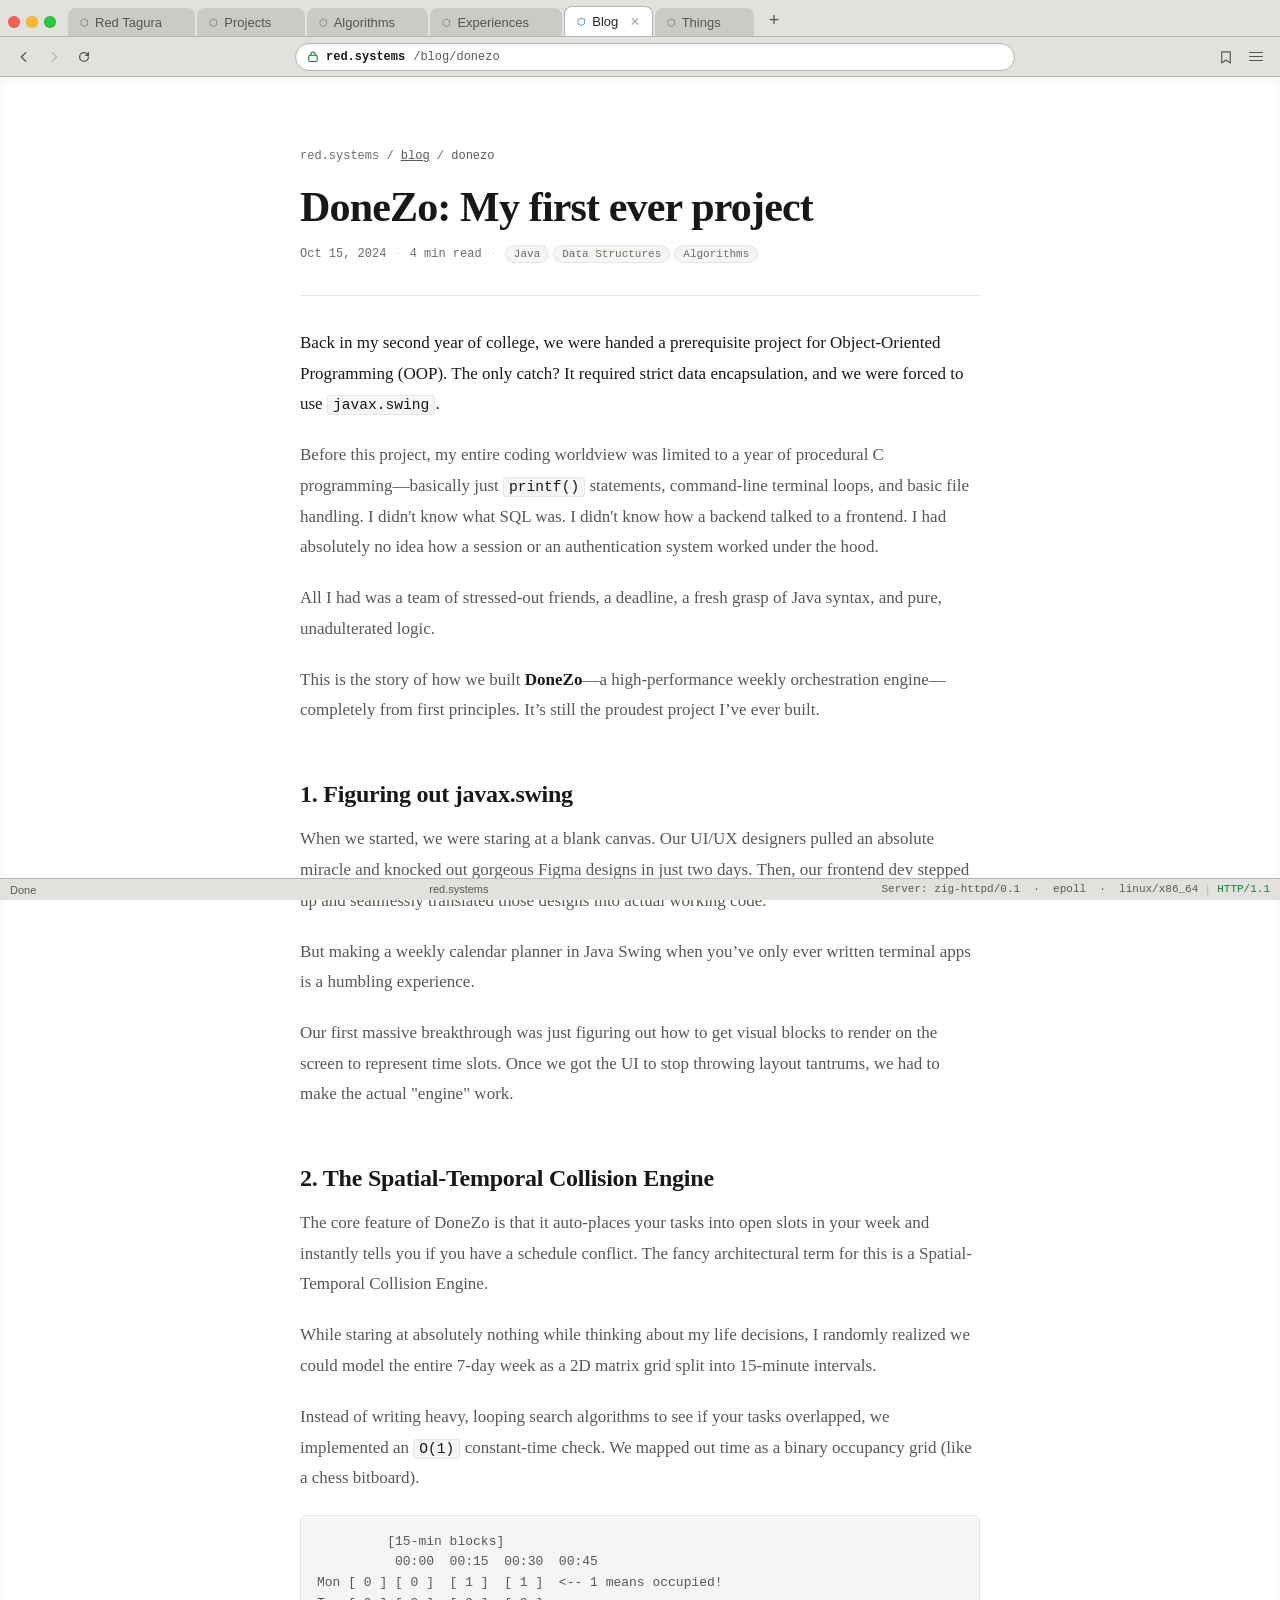
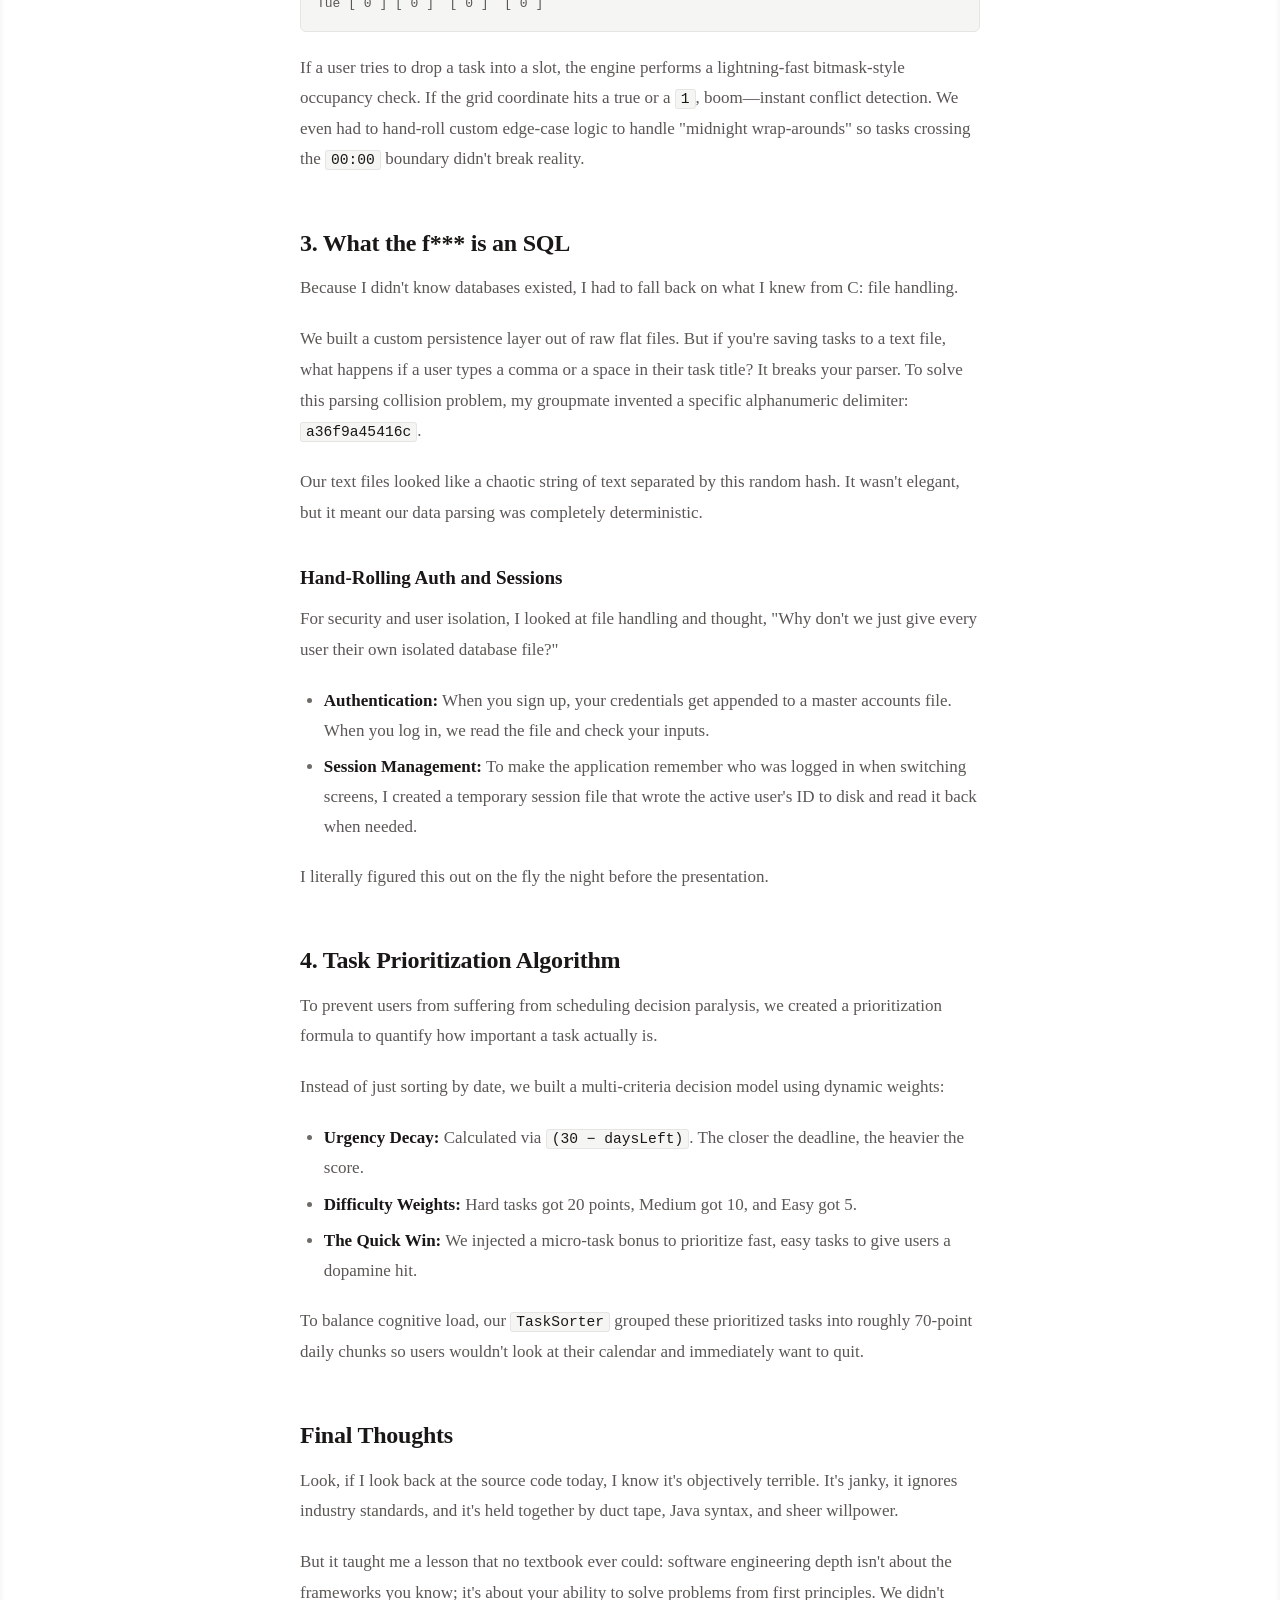
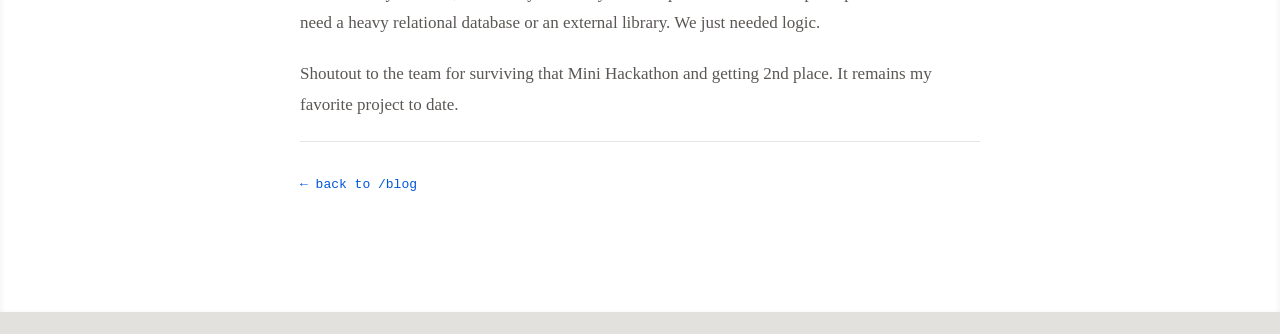
==== commit ef33ed7b: "feat: frontend changes and readme update" ====
--- a/public/blog/donezo.html
+++ b/public/blog/donezo.html
@@ -5,8 +5,17 @@
   <meta name="viewport" content="width=device-width, initial-scale=1.0" />
   <meta name="description" content="This is the story of how we built DoneZo—a high-performance weekly orchestration engine—completely from first principles." />
   <title>DoneZo: My first ever project — red.systems/blog</title>
-  <link rel="stylesheet" href="../css/style.css?v=2" />
-  <script src="../js/layout.js?v=2"></script>
+  <link rel="icon" href="data:image/svg+xml,%3Csvg xmlns='http://www.w3.org/2000/svg' viewBox='0 0 32 32'%3E%3Cpath d='M16 3 27.3 9.5v13L16 29 4.7 22.5v-13z' fill='%23eef4fd' stroke='%230057D9' stroke-width='3' stroke-linejoin='round'/%3E%3C/svg%3E" />
+  <link rel="canonical" href="https://redgabriel.me/blog/donezo.html" />
+  <!-- link previews (LinkedIn, Slack, X…): scrapers don't run JavaScript, so this has to be static -->
+  <meta property="og:type" content="article" />
+  <meta property="og:site_name" content="Red Tagura" />
+  <meta property="og:title" content="DoneZo: My first ever project — red.systems/blog" />
+  <meta property="og:description" content="This is the story of how we built DoneZo—a high-performance weekly orchestration engine—completely from first principles." />
+  <meta property="og:url" content="https://redgabriel.me/blog/donezo.html" />
+  <meta name="twitter:card" content="summary" />
+  <link rel="stylesheet" href="../css/style.css?v=12" />
+  <script src="../js/layout.js?v=6"></script>
 </head>
 
 <body>
--- a/public/css/style.css
+++ b/public/css/style.css
@@ -21,7 +21,7 @@
   /* Chrome */
   --chrome-bg:       #E3E1DD;
   --chrome-border:   #B8B5B0;
-  --chrome-icon:     #6A6866;
+  --chrome-icon:     #565350;   /* 4.7:1 on inactive tabs (was #6A6866, 3.4:1) */
   --chrome-text:     #2A2826;
 
   /* Tabs */
@@ -32,7 +32,7 @@
   --page-bg:         #FFFFFF;
   --page-text:       #1A1816;
   --page-muted:      #5A5754;
-  --page-dim:        #9A9896;
+  --page-dim:        #6F6B67;   /* 5.3:1 on white (was #9A9896, 2.9:1) */
 
   /* Accent */
   --blue:            #0057D9;
@@ -588,6 +588,13 @@
   color: var(--page-text);
 }
 .project-head .eyebrow { margin-bottom: 6px; color: var(--blue); }
+.project-sub {
+  margin-top: 2px;
+  font-family: var(--font-serif);
+  font-size: 14px;
+  line-height: 1.4;
+  color: var(--page-muted);
+}
 
 .project-desc {
   font-family: var(--font-serif);
@@ -603,6 +610,7 @@
   border-top: 1px dashed var(--stone-200);
   display: flex;
   justify-content: flex-end;
+  gap: 18px;
 }
 .project-link {
   font-family: var(--font-mono);
@@ -853,7 +861,7 @@
 .status-host {
   font-family: var(--font-sans);
   font-size: 11px;
-  color: var(--page-dim);
+  color: var(--page-muted);
   overflow: hidden;
   text-overflow: ellipsis;
   white-space: nowrap;
@@ -1017,3 +1025,394 @@
 }
 a.post-back:visited { color: var(--blue); }
 .post-back:hover { text-decoration: underline; }
+
+/* ─────────────────────────────────────────
+   TECHNIQUE LINKS on project cards / experience entries
+───────────────────────────────────────── */
+.project-card, .tl-item { scroll-margin-top: calc(var(--chrome-h) + 16px); }
+.project-uses {
+  margin-right: auto;
+  font-family: var(--font-mono);
+  font-size: 11px;
+  color: var(--page-dim);
+}
+.project-uses a, .tl-uses a { color: var(--blue); text-decoration: none; }
+.project-uses a:hover, .tl-uses a:hover { text-decoration: underline; }
+.tl-uses {
+  margin-top: 12px;
+  font-family: var(--font-mono);
+  font-size: 11px;
+  color: var(--page-dim);
+}
+/* arrived here from a link on the Algorithms page */
+.project-card.is-target, .algo.is-target {
+  border-color: var(--blue);
+  box-shadow: 0 0 0 3px rgba(0, 87, 217, 0.12);
+}
+.tl-item.is-target .tl-role { color: var(--blue); }
+
+/* ─────────────────────────────────────────
+   ALGORITHMS PAGE
+───────────────────────────────────────── */
+.algo-toc {
+  display: grid;
+  gap: 20px 32px;
+  margin-bottom: 48px;
+  padding: 20px 24px;
+  background: var(--stone-50);
+  border: 1px solid var(--stone-200);
+  border-radius: var(--radius);
+}
+@media (min-width: 760px) { .algo-toc { grid-template-columns: repeat(3, minmax(0, 1fr)); } }
+.toc-group .eyebrow { margin-bottom: 8px; }
+.toc-group ul { list-style: none; display: flex; flex-direction: column; gap: 4px; }
+.toc-group a { font-family: var(--font-serif); font-size: 15px; line-height: 1.5; color: var(--page-text); text-decoration: none; }
+.toc-group a:hover { color: var(--blue); text-decoration: underline; }
+
+.algo-list { display: flex; flex-direction: column; gap: 24px; }
+.algo {
+  padding: 32px 36px;
+  scroll-margin-top: calc(var(--chrome-h) + 16px);
+  transition: border-color 120ms, box-shadow 120ms;
+}
+@media (max-width: 639px) { .algo { padding: 20px; } }
+
+.algo-title {
+  margin-top: 6px;
+  font-family: var(--font-serif);
+  font-size: 26px;
+  font-weight: 700;
+  letter-spacing: -0.01em;
+  line-height: 1.25;
+  color: var(--page-text);
+}
+.algo-used { margin-top: 6px; font-family: var(--font-mono); font-size: 12px; color: var(--page-dim); }
+.algo-used a { color: var(--blue); text-decoration: none; }
+.algo-used a:hover { text-decoration: underline; }
+
+.algo-body { max-width: 70ch; margin-top: 20px; }
+.algo-body p { font-family: var(--font-serif); font-size: 16px; line-height: 1.75; color: var(--page-text); }
+.algo-body p + p { margin-top: 12px; }
+
+/* real code, captioned with where it lives */
+.algo-code { margin-top: 20px; border: 1px solid var(--stone-200); border-radius: 6px; overflow: hidden; }
+.algo-code + .algo-code { margin-top: 12px; }
+.algo-code figcaption {
+  display: flex;
+  justify-content: space-between;
+  gap: 4px 12px;
+  flex-wrap: wrap;
+  padding: 8px 14px;
+  background: var(--stone-50);
+  border-bottom: 1px solid var(--stone-200);
+  font-family: var(--font-mono);
+  font-size: 11px;
+  color: var(--page-dim);
+}
+.algo-code-label { text-transform: uppercase; letter-spacing: 0.08em; }
+.algo-code figcaption a { color: var(--blue); text-decoration: none; }
+.algo-code figcaption a:hover { text-decoration: underline; }
+.algo-code pre {
+  margin: 0;
+  background: var(--page-bg);
+  border: none;
+  border-radius: 0;
+  font-size: 12.5px;
+  line-height: 1.6;
+  color: var(--page-text);
+}
+.algo [data-diagram] { margin-top: 20px; }
+
+.algo-measured, .algo-limits { max-width: 75ch; margin-top: 24px; }
+.algo-measured .eyebrow, .algo-limits .eyebrow { margin-bottom: 8px; }
+.algo-measured ul { list-style: none; display: flex; flex-direction: column; gap: 6px; }
+.algo-measured li {
+  position: relative;
+  padding-left: 16px;
+  font-family: var(--font-serif);
+  font-size: 15px;
+  line-height: 1.65;
+  color: var(--page-text);
+}
+.algo-measured li::before { content: "–"; position: absolute; left: 0; color: var(--page-dim); }
+.algo-limits p {
+  padding-left: 14px;
+  border-left: 2px solid var(--stone-200);
+  font-family: var(--font-serif);
+  font-size: 15px;
+  line-height: 1.65;
+  color: var(--page-muted);
+}
+
+.algo-writeup-row { margin-top: 20px; }
+.algo-writeup { font-family: var(--font-mono); font-size: 12px; color: var(--blue); text-decoration: none; }
+a.algo-writeup:visited { color: var(--blue); }
+.algo-writeup:hover { text-decoration: underline; }
+
+/* short entries that don't need a full card */
+.algo-notes { margin-top: 24px; padding: 28px 36px; }
+@media (max-width: 639px) { .algo-notes { padding: 20px; } }
+.algo-notes-title { font-family: var(--font-serif); font-size: 20px; font-weight: 700; color: var(--page-text); margin-bottom: 4px; }
+.algo-note { padding: 14px 0; border-bottom: 1px solid var(--stone-100); scroll-margin-top: calc(var(--chrome-h) + 16px); }
+.algo-note:last-child { border-bottom: none; }
+.algo-note dt { font-family: var(--font-serif); font-size: 16px; font-weight: 700; color: var(--page-text); }
+.algo-note dd { max-width: 75ch; margin-top: 4px; font-family: var(--font-serif); font-size: 15px; line-height: 1.65; color: var(--page-muted); }
+.algo-note .algo-used { display: block; }
+.algo-note.is-target dt { color: var(--blue); }
+
+/* ── demos ───────────────────────────────── */
+.demo { margin-top: 20px; border: 1px solid var(--stone-200); border-radius: 6px; overflow: hidden; }
+.demo > summary {
+  padding: 12px 16px;
+  background: var(--stone-50);
+  font-family: var(--font-mono);
+  font-size: 12px;
+  color: var(--blue);
+  cursor: pointer;
+  list-style: none;
+}
+.demo > summary::-webkit-details-marker { display: none; }
+.demo > summary::before { content: "▸ "; }
+.demo[open] > summary { border-bottom: 1px solid var(--stone-200); }
+.demo[open] > summary::before { content: "▾ "; }
+.demo-body { display: flex; flex-direction: column; gap: 14px; padding: 16px; min-width: 0; }
+.demo-hint {
+  max-width: 72ch;
+  font-family: var(--font-serif);
+  font-size: 14px;
+  line-height: 1.6;
+  color: var(--page-muted);
+}
+.demo-ctl {
+  display: flex;
+  align-items: center;
+  gap: 8px 12px;
+  flex-wrap: wrap;
+  font-family: var(--font-mono);
+  font-size: 12px;
+  color: var(--page-muted);
+}
+.demo-ctl input[type="range"] { flex: 1; min-width: 140px; max-width: 320px; accent-color: var(--blue); }
+.demo-ctl input[type="checkbox"] { accent-color: var(--blue); }
+.demo-ctl output { min-width: 6rem; color: var(--page-text); }
+.demo-btns { display: flex; gap: 8px; flex-wrap: wrap; }
+.demo-btn {
+  padding: 6px 12px;
+  font-family: var(--font-mono);
+  font-size: 12px;
+  color: var(--page-text);
+  background: var(--page-bg);
+  border: 1px solid var(--stone-200);
+  border-radius: 5px;
+  cursor: pointer;
+}
+.demo-btn:hover:not(:disabled) { color: var(--blue); border-color: var(--blue-line); }
+.demo-btn.primary { color: #fff; background: var(--blue); border-color: var(--blue); }
+.demo-btn.primary:hover:not(:disabled) { color: #fff; background: var(--blue-hover); }
+.demo-btn:disabled { opacity: 0.4; cursor: default; }
+.demo-math { margin: 0; font-size: 12px; }
+.demo-verdict { font-family: var(--font-mono); font-size: 13px; line-height: 1.6; color: var(--page-muted); }
+.demo-verdict.ok { color: var(--green); }
+.demo-verdict.bad { color: #b42318; }
+
+/* bitboards */
+.bb-grid { display: grid; grid-template-columns: 4.5rem minmax(0, 1fr); gap: 6px 10px; align-items: center; }
+@media (max-width: 639px) { .bb-grid { grid-template-columns: minmax(0, 1fr); } .bb-label:empty { display: none; } }
+.bb-label { font-family: var(--font-mono); font-size: 11px; text-transform: uppercase; letter-spacing: 0.08em; color: var(--page-dim); }
+.bb-row { display: grid; grid-template-columns: repeat(32, minmax(0, 1fr)); gap: 2px; }
+.bb-cell {
+  height: 26px;
+  padding: 0;
+  background: var(--page-bg);
+  border: 1px solid var(--stone-200);
+  border-radius: 3px;
+  cursor: pointer;
+}
+.bb-cell:nth-child(4n + 1):not(:first-child) { margin-left: 3px; } /* hour boundaries */
+.bb-cell:hover { border-color: var(--blue-line); }
+.bb-cell.on { background: var(--chrome-border); border-color: var(--chrome-border); }
+.bb-cell.task { background: var(--blue); border-color: var(--blue); }
+.bb-cell.clash { background: #d92d20; border-color: #d92d20; }
+.bb-scale { display: grid; grid-template-columns: repeat(8, minmax(0, 1fr)); font-family: var(--font-mono); font-size: 10px; color: var(--page-dim); }
+
+/* batching */
+.rt-lanes { display: flex; flex-direction: column; gap: 10px; }
+.rt-lane { display: grid; grid-template-columns: 4.5rem minmax(0, 1fr) 13rem; gap: 6px 12px; align-items: center; }
+@media (max-width: 639px) { .rt-lane { grid-template-columns: 4.5rem minmax(0, 1fr); } .rt-val { grid-column: 2; } }
+.rt-name { font-family: var(--font-mono); font-size: 12px; color: var(--page-muted); }
+.rt-track { height: 12px; background: var(--stone-100); border-radius: 999px; overflow: hidden; }
+.rt-bar { display: block; width: 0; height: 100%; background: var(--chrome-border); border-radius: 999px; }
+.rt-lane.ours .rt-bar { background: var(--blue); }
+.rt-lane.ours .rt-name { color: var(--page-text); font-weight: 600; }
+.rt-val { font-family: var(--font-mono); font-size: 12px; color: var(--page-text); font-variant-numeric: tabular-nums; }
+
+/* arenas */
+.mem { display: flex; flex-direction: column; gap: 12px; }
+.mem-head {
+  display: flex;
+  justify-content: space-between;
+  gap: 12px;
+  margin-bottom: 4px;
+  font-family: var(--font-mono);
+  font-size: 11px;
+  text-transform: uppercase;
+  letter-spacing: 0.06em;
+  color: var(--page-dim);
+}
+.mem-row { display: grid; grid-template-columns: repeat(48, minmax(0, 1fr)); gap: 1px; }
+.mem-cell { height: 20px; background: var(--stone-100); border-radius: 2px; }
+.mem-cell.s { background: var(--blue); }
+.mem-cell.l { background: var(--amber); }
+.mem-cell.start { box-shadow: inset 2px 0 0 var(--page-bg); }
+.mem-cell.top { outline: 2px solid var(--page-text); outline-offset: -2px; }
+.mem-legend { display: flex; align-items: center; gap: 6px 14px; flex-wrap: wrap; font-family: var(--font-mono); font-size: 11px; color: var(--page-dim); }
+.sw { display: inline-block; width: 10px; height: 10px; margin-right: -8px; border-radius: 2px; vertical-align: -1px; }
+.sw.s { background: var(--blue); }
+.sw.l { background: var(--amber); }
+.sw.f { background: var(--stone-100); border: 1px solid var(--stone-200); }
+.sw.t { outline: 2px solid var(--page-text); outline-offset: -2px; }
+.mem-stats { display: grid; gap: 4px; font-family: var(--font-mono); font-size: 12px; color: var(--page-muted); }
+.mem-stats strong { display: inline-block; min-width: 4.5rem; color: var(--page-text); }
+
+/* optimistic concurrency */
+.occ-wrap { overflow-x: auto; }
+.occ-table { width: 100%; min-width: 30rem; border-collapse: collapse; font-family: var(--font-mono); font-size: 12px; }
+.occ-table th {
+  padding: 6px 10px;
+  text-align: left;
+  font-size: 11px;
+  font-weight: 400;
+  text-transform: uppercase;
+  letter-spacing: 0.08em;
+  color: var(--page-dim);
+  border-bottom: 1px solid var(--stone-200);
+}
+.occ-table td { padding: 7px 10px; color: var(--page-text); border-bottom: 1px solid var(--stone-100); }
+.occ-table tr.changed td { background: #fffbeb; }
+.st-pending { color: var(--page-dim) !important; }
+.st-approved { color: var(--green) !important; }
+.st-skipped { color: var(--amber) !important; }
+.st-stale { color: #b42318 !important; font-weight: 600; }
+
+/* ─────────────────────────────────────────
+   DIAGRAMS — inline SVG from js/diagrams.js
+───────────────────────────────────────── */
+.dg-figure { margin: 4px 0 20px; min-width: 0; }
+.dg-wrap {
+  overflow-x: auto;
+  padding: 16px;
+  background: var(--page-bg);
+  border: 1px solid var(--stone-200);
+  border-radius: 6px;
+}
+.dg { display: block; width: 100%; height: auto; font-family: var(--font-mono); }
+.dg-node rect { fill: var(--page-bg); stroke: var(--chrome-border); stroke-width: 1.2; }
+.dg-node.accent rect { fill: #eef4fd; stroke: var(--blue); }
+.dg-node.ext rect { fill: var(--stone-50); stroke-dasharray: 5 3; }
+.dg-node.muted rect { fill: var(--stone-50); stroke: var(--stone-200); stroke-dasharray: 3 3; }
+.dg-node.muted text { fill: var(--page-dim); }
+.dg-title { font-size: 13px; font-weight: 600; fill: var(--page-text); }
+.dg-sub { font-size: 11px; fill: var(--page-muted); }
+.dg-zone rect { fill: var(--stone-50); stroke: var(--stone-200); stroke-dasharray: 6 4; }
+.dg-zone text { font-size: 10.5px; letter-spacing: 0.08em; fill: var(--page-dim); }
+.dg-edge { fill: none; stroke: var(--page-dim); stroke-width: 1.4; }
+.dg-edge.accent { stroke: var(--blue); }
+.dg-edge.dashed { stroke-dasharray: 4 3; }
+.dg-head { fill: var(--page-dim); }
+.dg-head.accent { fill: var(--blue); }
+.dg-label {
+  font-size: 11px;
+  fill: var(--page-muted);
+  paint-order: stroke;
+  stroke: var(--page-bg);
+  stroke-width: 4px;
+  stroke-linejoin: round;
+}
+.dg-label.accent { fill: var(--blue); font-weight: 600; }
+.dg-life { stroke: var(--stone-200); stroke-width: 1.2; stroke-dasharray: 3 3; }
+.dg-divider { stroke: var(--stone-200); stroke-width: 1; }
+.dg-panel { font-size: 11px; letter-spacing: 0.1em; fill: var(--page-dim); }
+.dg-formula { font-size: 13px; fill: var(--page-text); }
+.dg-caption {
+  max-width: 80ch;
+  margin-top: 10px;
+  font-family: var(--font-serif);
+  font-size: 14px;
+  line-height: 1.6;
+  color: var(--page-muted);
+}
+
+/* live response headers */
+.headers-note {
+  padding: 8px 16px 12px;
+  background: var(--stone-50);
+  font-family: var(--font-mono);
+  font-size: 11px;
+  line-height: 1.6;
+  color: var(--page-dim);
+}
+.headers-note:empty { display: none; }
+
+/* ─────────────────────────────────────────
+   TEAM BADGE · NO-JS FALLBACK
+───────────────────────────────────────── */
+.project-badges { display: flex; gap: 6px; flex-shrink: 0; }
+.badge-team { color: var(--blue); background: var(--blue-tint); border: 1px solid var(--blue-line); }
+
+.noscript {
+  max-width: 65ch;
+  margin-bottom: 40px;
+  padding: 14px 18px;
+  font-family: var(--font-serif);
+  font-size: 15px;
+  line-height: 1.6;
+  color: var(--page-text);
+  background: var(--blue-tint);
+  border-left: 2px solid var(--blue);
+  border-radius: 0 6px 6px 0;
+}
+.algo-body code, .algo-measured code, .algo-limits code { white-space: nowrap; }
+
+/* ─────────────────────────────────────────
+   FIELD FILTER — js/fields.js
+───────────────────────────────────────── */
+.field-filter { display: flex; align-items: center; gap: 8px 12px; flex-wrap: wrap; margin-bottom: 24px; }
+.field-filter:empty { display: none; }
+.field-btns { display: flex; gap: 6px; flex-wrap: wrap; }
+.field-btn {
+  padding: 5px 12px;
+  font-family: var(--font-mono);
+  font-size: 12px;
+  color: var(--page-muted);
+  background: var(--page-bg);
+  border: 1px solid var(--stone-200);
+  border-radius: 999px;
+  cursor: pointer;
+  transition: border-color 120ms, color 120ms, background 120ms;
+}
+.field-btn:hover { color: var(--blue); border-color: var(--blue-line); }
+.field-btn[aria-pressed="true"] { color: #fff; background: var(--blue); border-color: var(--blue); }
+.field-count { font-family: var(--font-mono); font-size: 12px; color: var(--page-dim); }
+/* cards set their own display, so [hidden] needs the extra weight */
+[data-fields][hidden], .toc-group[hidden], .algo-toc li[hidden], .algo-notes[hidden] { display: none !important; }
+.field-empty {
+  margin-bottom: 24px;
+  padding: 14px 18px;
+  font-family: var(--font-mono);
+  font-size: 13px;
+  color: var(--page-muted);
+  background: var(--stone-50);
+  border: 1px dashed var(--stone-200);
+  border-radius: 6px;
+}
+.field-empty[hidden] { display: none; }
+.field-reset {
+  margin-left: 6px;
+  padding: 0;
+  font: inherit;
+  color: var(--blue);
+  background: none;
+  border: none;
+  text-decoration: underline;
+  cursor: pointer;
+}
